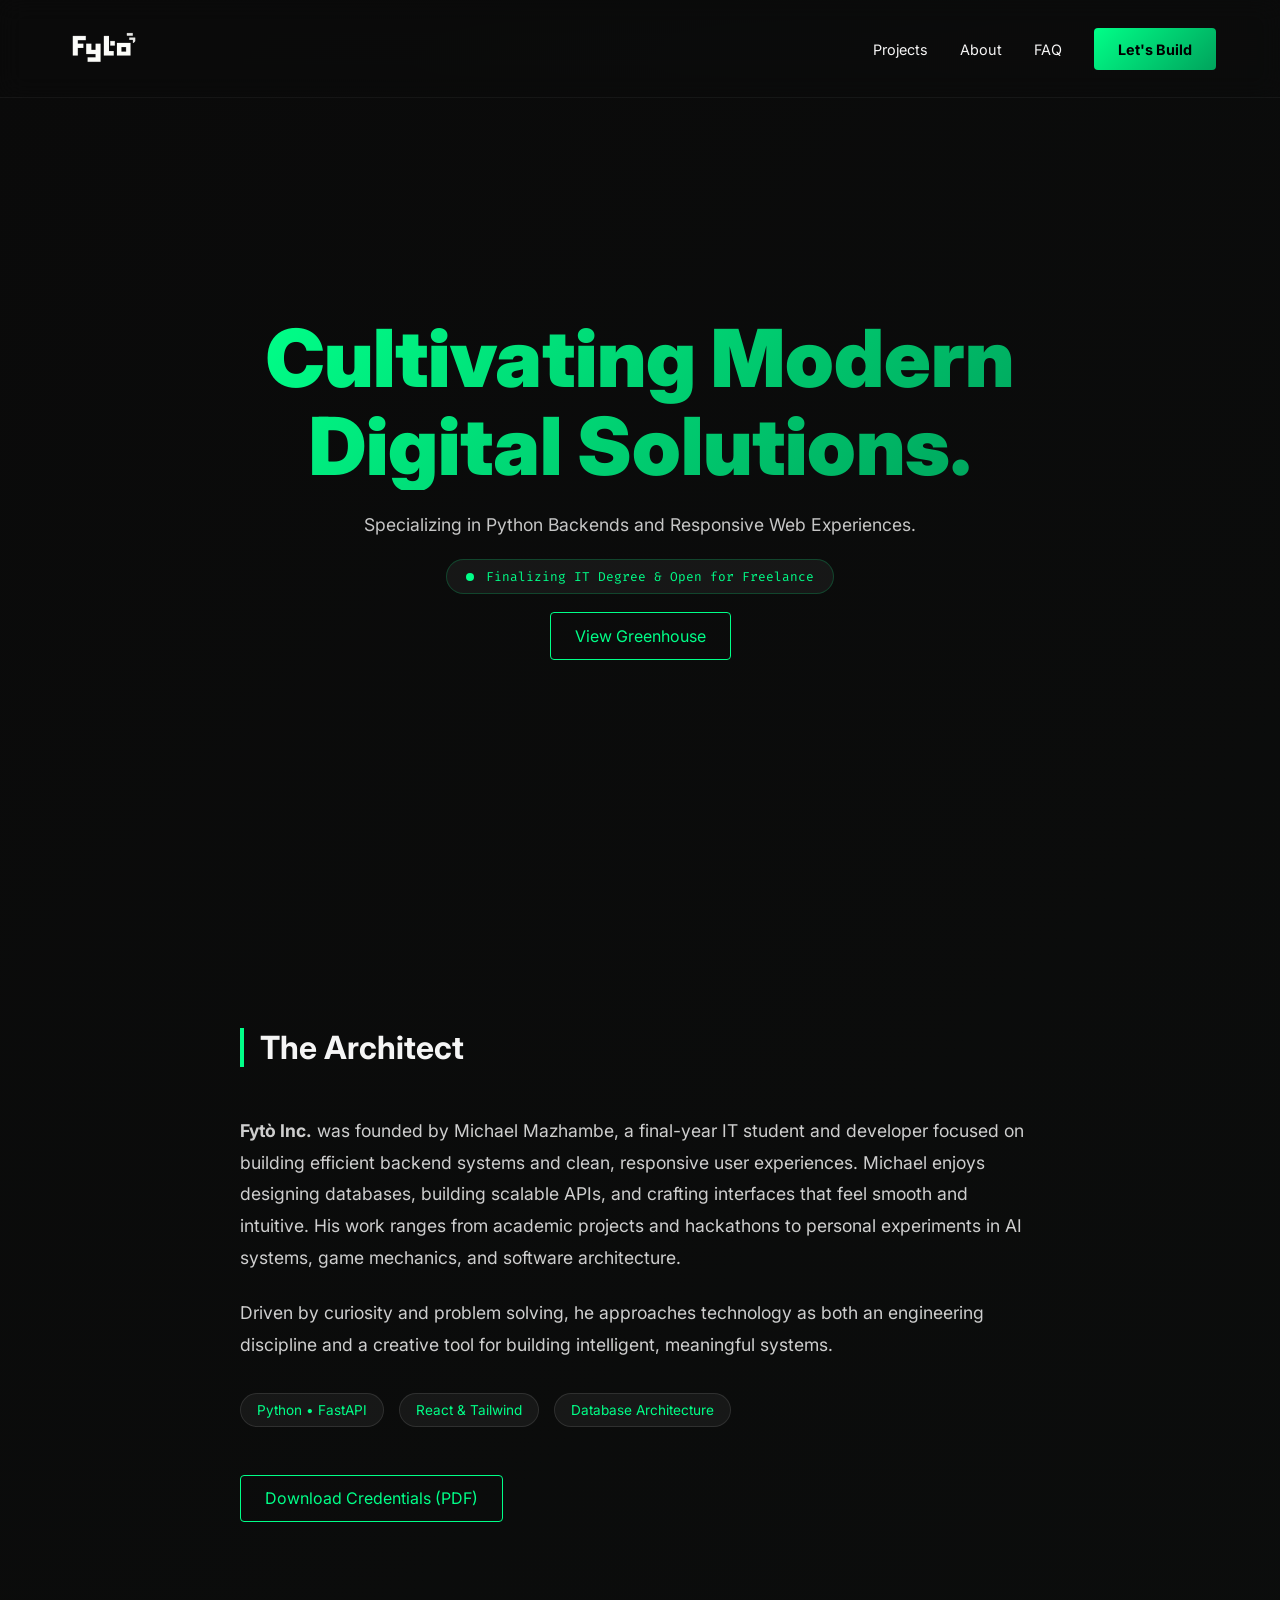
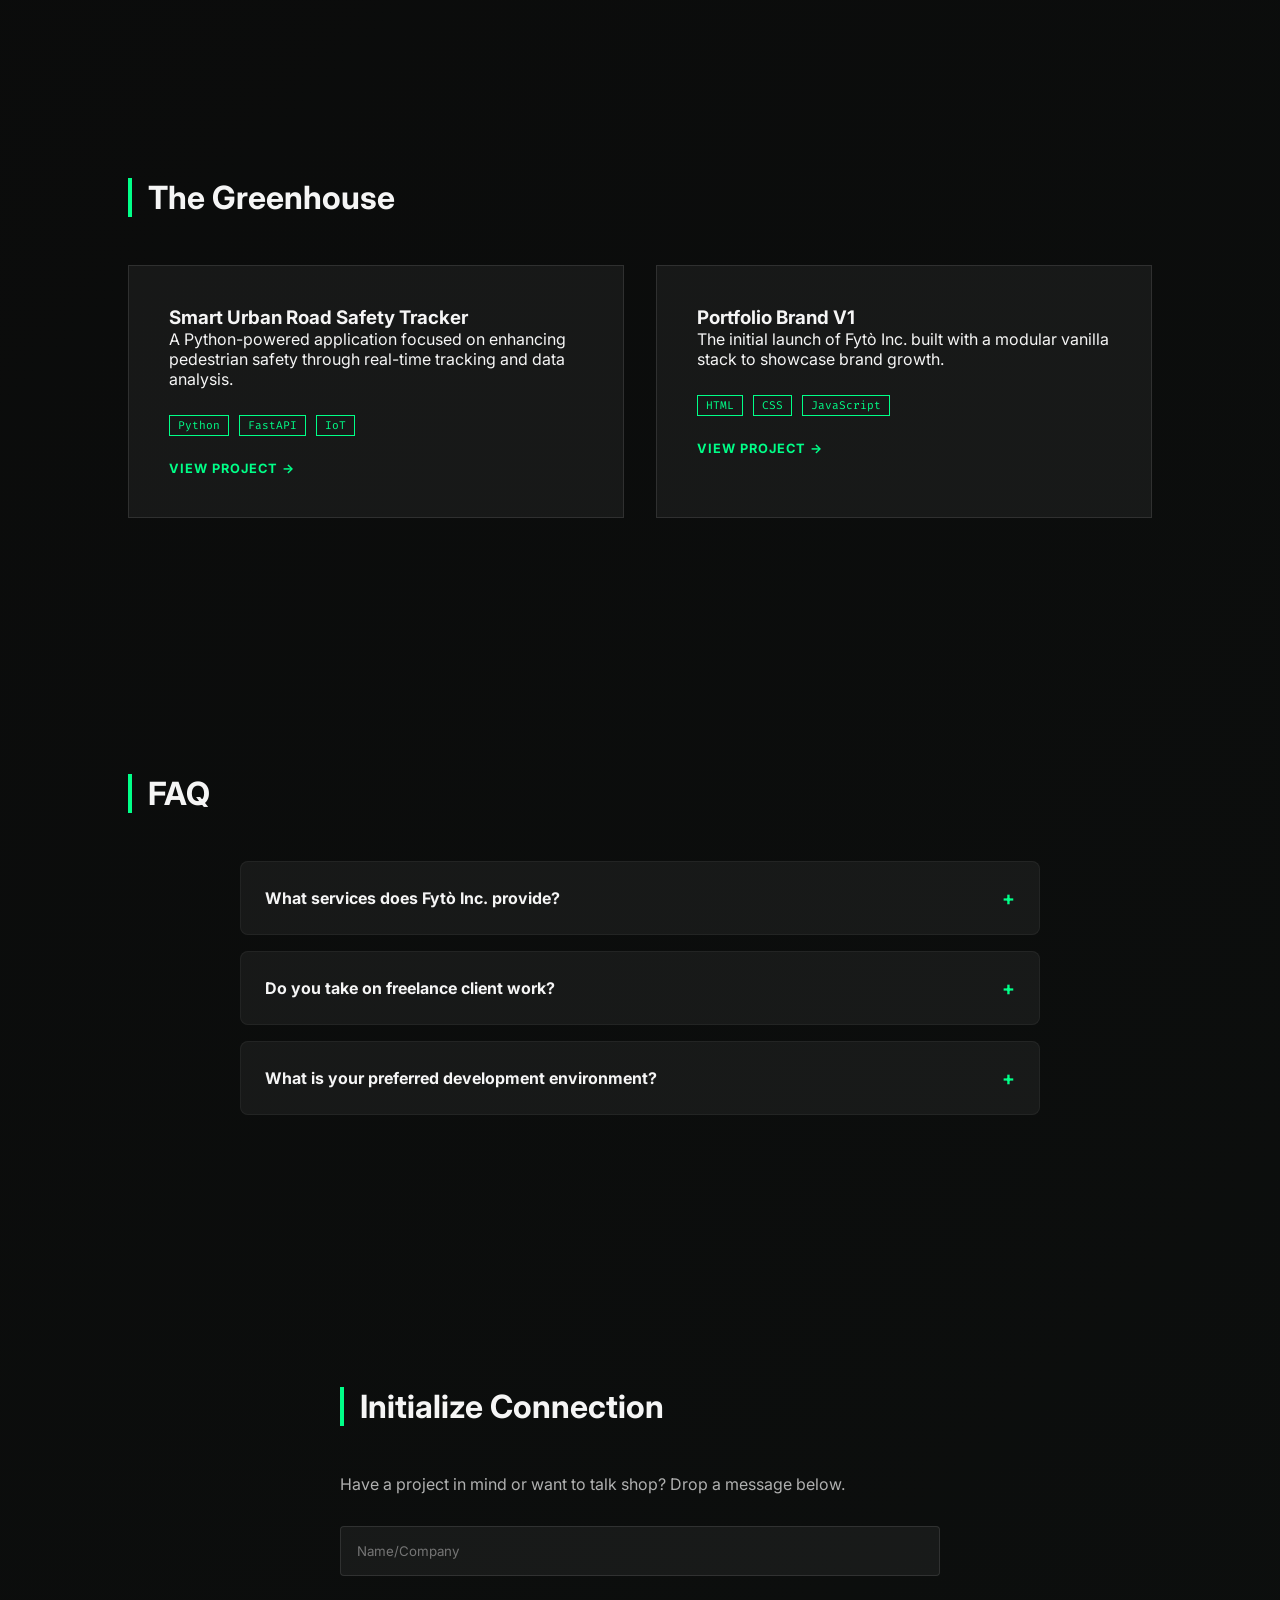
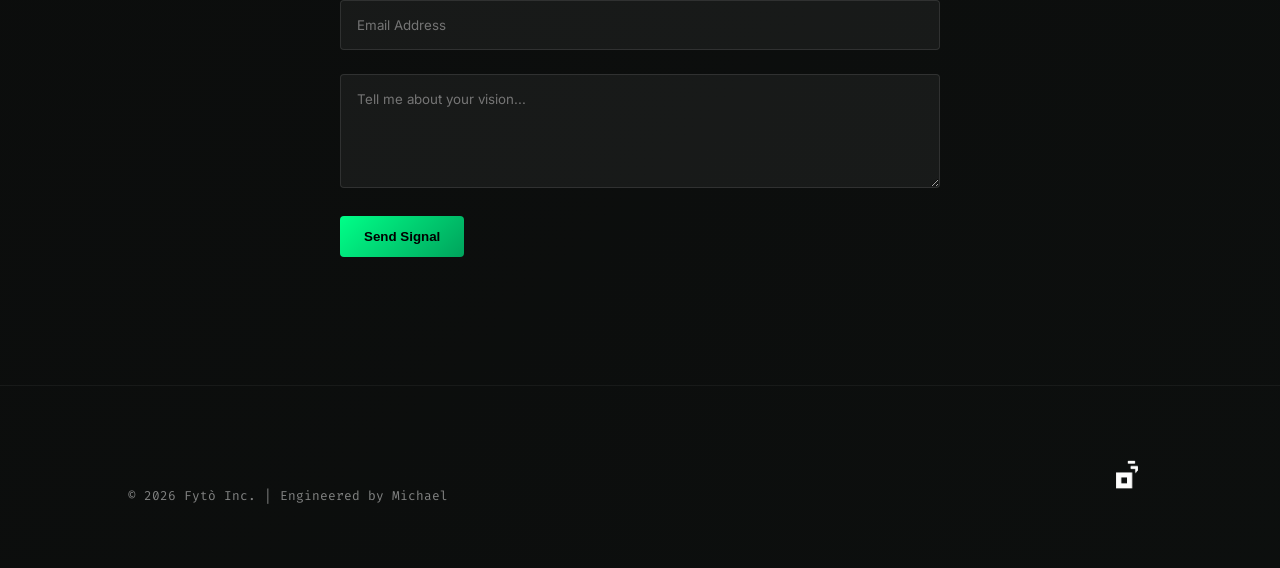
==== frontend/src/pages/index.html @ c40028d3 "Feat: initial launch of Fyto Inc. portfolio and FastAPI backend" ====
<!doctype html>
<html lang="en">
  <head>
    <meta charset="UTF-8" />
    <meta name="viewport" content="width=device-width, initial-scale=1.0" />
    <title>Fytò Inc. | Digital Engineering</title>
    <link rel="stylesheet" href="../css/style.css" />
    <link
      href="https://fonts.googleapis.com/css2?family=Inter:wght@400;700;900&family=Fira+Code&display=swap"
      rel="stylesheet"
    />
  </head>
  <body>
<header class="main-nav">
  <div class="logo">
    <img src="../../../assets/fyto-logo-mainW.png" alt="Fytò Inc." class="brand-logo" />
  </div>
  
  <div class="hamburger" id="hamburger">
    <span></span>
    <span></span>
    <span></span>
  </div>

  <nav id="nav-menu">
    <ul>
      <li><a href="#projects">Projects</a></li>
      <li><a href="#about">About</a></li>
      <li><a href="#faq">FAQ</a></li>
      <li><a href="#contact" class="btn-primary">Let's Build</a></li>
    </ul>
  </nav>
</header>

    <main>
      <section class="hero">
        <div class="hero-content">
          <h1>Cultivating Modern <br />Digital Solutions.</h1>
          <p>Specializing in Python Backends and Responsive Web Experiences.</p>
          <div class="status-badge">
            <span class="pulse-dot"></span>
            <span class="status-text">
              Finalizing IT Degree & Open for Freelance
            </span>
          </div>
          <div class="hero-btns">
            <a href="#projects" class="btn-outline">View Greenhouse</a>
          </div>
        </div>
      </section>

      <section id="about" class="section-padding">
        <div class="about-container">
          <div class="about-text">
            <h2 class="section-title">The Architect</h2>
            <p>
              <strong>Fytò Inc.</strong> was founded by Michael Mazhambe, a
              final-year IT student and developer focused on building efficient
              backend systems and clean, responsive user experiences. Michael
              enjoys designing databases, building scalable APIs, and crafting
              interfaces that feel smooth and intuitive. His work ranges from
              academic projects and hackathons to personal experiments in AI
              systems, game mechanics, and software architecture.
            </p>
            <p>
              Driven by curiosity and problem solving, he approaches technology
              as both an engineering discipline and a creative tool for building
              intelligent, meaningful systems.
            </p>
            <div class="skill-cloud">
              <span class="skill-tag">Python • FastAPI</span>
              <span class="skill-tag">React & Tailwind</span>
              <span class="skill-tag">Database Architecture</span>
            </div>
            <div class="cv-download">
    <a href="../../assets/Michael_Mazhambe_CV.pdf" download class="btn-outline">
        Download Credentials (PDF)
    </a>
</div>
          </div>
        </div>
      </section>

      <section id="projects" class="section-padding">
        <h2 class="section-title">The Greenhouse</h2>
        <div class="project-grid" id="project-list">
          <div class="project-card"></div>
        </div>
      </section>

      <section id="faq" class="section-padding">
        <h2 class="section-title">FAQ</h2>
        <div class="faq-container">
          <details>
            <summary>What services does Fytò Inc. provide?</summary>
            <p>
              We build scalable Python backends, custom web applications, and
              integrated brand identities.
            </p>
          </details>
          <details>
            <summary>Do you take on freelance client work?</summary>
            <p>
              Yes. Fytò Inc. is currently accepting inquiries for custom web
              development, backend API design, and digital brand integration
              projects.
            </p>
          </details>
          <details>
            <summary>What is your preferred development environment?</summary>
            <p>
              I am a Linux enthusiast, primarily developing on Zorin OS to
              ensure a stable, efficient, and secure workflow for all software
              engineering tasks.
            </p>
          </details>
        </div>
      </section>

      <section id="contact" class="section-padding">
        <div class="contact-container">
          <h2 class="section-title">Initialize Connection</h2>
          <p class="contact-intro">
            Have a project in mind or want to talk shop? Drop a message below.
          </p>
          <form class="contact-form" action="#" method="POST">
            <div class="form-group">
              <input
                type="text"
                name="name"
                placeholder="Name/Company"
                required
              />
            </div>
            <div class="form-group">
              <input
                type="email"
                name="email"
                placeholder="Email Address"
                required
              />
            </div>
            <div class="form-group">
              <textarea
                name="message"
                rows="5"
                placeholder="Tell me about your vision..."
                required
              ></textarea>
            </div>
            <button type="submit" class="btn-primary">Send Signal</button>
          </form>
        </div>
      </section>
    </main>

    <footer class="main-footer">
      <div class="footer-content">
        <p>&copy; 2026 Fytò Inc. | Engineered by Michael</p>
      </div>
      <div class="footer-signature">
        <img
          src="../../../assets/fyto-iconW.png"
          alt="Fytò Icon"
          id="fyto-sig"
        />
      </div>
    </footer>

    <script src="../js/script.js"></script>
  </body>
</html>
---- frontend/src/css/style.css ----
:root {
  --bg-black: #0a0a0a;
  --text-white: #f5f5f5;
  --glass-white: rgba(255, 255, 255, 0.05);
  --fyto-green: #00ff88;
  --fyto-green-glow: rgba(0, 255, 136, 0.3);
  --silky-gradient: linear-gradient(135deg, #00ff88 0%, #00a35c 100%);
  --font-main: "Inter", sans-serif;
  --font-mono: "Fira Code", monospace;
}

/* Global Reset & Silky Background */
* {
  margin: 0;
  padding: 0;
  box-sizing: border-box;
}

@media (max-width: 768px) {
    /* Hide the standard list and style the mobile overlay */
    nav ul {
        display: flex;
        flex-direction: column;
        position: fixed;
        top: 0;
        right: -100%; /* Hidden off-screen */
        width: 80%;
        height: 100vh;
        background: rgba(10, 10, 10, 0.98);
        backdrop-filter: blur(20px);
        padding: 100px 10% 0 10%;
        transition: 0.5s cubic-bezier(0.77, 0.2, 0.05, 1.0);
        border-left: 1px solid var(--glass-white);
    }

    nav.active ul {
        right: 0; /* Slide in */
    }

    /* Hamburger Icon Styling */
    .hamburger {
        display: block;
        cursor: pointer;
        z-index: 2000;
    }

    .hamburger span {
        display: block;
        width: 25px;
        height: 2px;
        margin: 5px auto;
        background-color: var(--text-white);
        transition: 0.3s;
    }

    /* Animate Hamburger to 'X' */
    .hamburger.active span:nth-child(1) { transform: translateY(7px) rotate(45deg); background: var(--fyto-green); }
    .hamburger.active span:nth-child(2) { opacity: 0; }
    .hamburger.active span:nth-child(3) { transform: translateY(-7px) rotate(-45deg); background: var(--fyto-green); }
}


html {
  scroll-behavior: smooth;
}

body {
  background: linear-gradient(135deg, #0a0a0a 0%, #0f1412 50%, #0a0a0a 100%);
  background-size: 400% 400%;
  animation: silkyFlow 15s ease infinite;
  color: var(--text-white);
  font-family: var(--font-main);
  overflow-x: hidden;
}

@keyframes silkyFlow {
  0% {
    background-position: 0% 50%;
  }
  50% {
    background-position: 100% 50%;
  }
  100% {
    background-position: 0% 50%;
  }
}

/* Navigation */
.main-nav {
  display: flex;
  justify-content: space-between;
  align-items: center;
  padding: 1.5rem 5%;
  position: fixed;
  width: 100%;
  z-index: 1000;
  backdrop-filter: blur(12px);
  border-bottom: 1px solid var(--glass-white);
}

.brand-logo {
  height: 45px;
  width: auto;
}

nav ul {
  display: flex;
  list-style: none;
  gap: 2rem;
  align-items: center;
}
nav a {
  text-decoration: none;
  color: var(--text-white);
  font-size: 0.9rem;
  transition: 0.3s;
}
nav a:hover {
  color: var(--fyto-green);
}

/* --- HERO SECTION (FIXED FOR CLIPPING) --- */
.hero {
  min-height: 100vh;
  display: flex;
  align-items: center;
  justify-content: center;
  text-align: center;
  padding: 120px 10% 60px 10%; /* Top padding prevents navbar overlap */
}

.hero-content {
  display: flex;
  flex-direction: column;
  align-items: center;
  gap: 1.5rem; /* Consistent spacing between elements */
  max-width: 900px;
}

.hero h1 {
  font-size: clamp(2.5rem, 8vw, 5rem);
  font-weight: 900;
  line-height: 1.1;
  margin: 0; /* Let flex gap handle spacing */
  background: var(--silky-gradient);
  -webkit-background-clip: text;
  -webkit-text-fill-color: transparent;
}

.hero p {
  margin: 0;
  font-size: 1.1rem;
  opacity: 0.8;
}

.status-badge {
  display: inline-flex;
  align-items: center;
  background: var(--glass-white);
  padding: 0.5rem 1.2rem;
  border-radius: 50px;
  border: 1px solid rgba(0, 255, 136, 0.2);
  font-family: var(--font-mono);
  font-size: 0.8rem;
  color: var(--fyto-green);
}

.hero-btns {
  margin-top: 0.5rem;
}

/* --- END HERO FIX --- */

/* Buttons */
.btn-primary {
  background: var(--silky-gradient);
  color: #000 !important;
  padding: 0.8rem 1.5rem;
  border-radius: 4px;
  font-weight: 700;
}

.btn-outline {
  border: 1px solid var(--fyto-green);
  color: var(--fyto-green);
  padding: 0.8rem 1.5rem;
  text-decoration: none;
  border-radius: 4px;
  transition: 0.3s;
}

.btn-outline:hover {
  background: var(--fyto-green);
  color: #000;
}

/* Projects & Sections */
.section-padding {
  padding: 8rem 10%;
}
.section-title {
  font-size: 2rem;
  margin-bottom: 3rem;
  border-left: 4px solid var(--fyto-green);
  padding-left: 1rem;
}

.project-grid {
  display: grid;
  grid-template-columns: repeat(auto-fit, minmax(300px, 1fr));
  gap: 2rem;
}

.project-card {
  background: var(--glass-white);
  padding: 2.5rem;
  border: 1px solid rgba(255, 255, 255, 0.1);
  transition: 0.4s ease;
}

.project-card:hover {
  border-color: var(--fyto-green);
  transform: translateY(-5px);
}

.tech-tag {
  font-family: var(--font-mono);
  font-size: 0.7rem;
  color: var(--fyto-green);
  margin-right: 10px;
  border: 1px solid var(--fyto-green);
  padding: 2px 8px;
}

/* --- FAQ SECTION STYLING --- */
.faq-container {
  max-width: 800px;
  margin: 0 auto;
}

details {
  background: var(--glass-white);
  border: 1px solid rgba(255, 255, 255, 0.05);
  margin-bottom: 1rem;
  border-radius: 8px;
  overflow: hidden;
  transition: 0.3s;
}

details[open] {
  border-color: var(--fyto-green);
}

summary {
  padding: 1.5rem;
  font-weight: 700;
  cursor: pointer;
  list-style: none;
  display: flex;
  justify-content: space-between;
  align-items: center;
}

summary::after {
  content: "+";
  color: var(--fyto-green);
  font-size: 1.2rem;
  transition: 0.3s;
}

details[open] summary::after {
  content: "−";
  transform: rotate(180deg);
}

details p {
  padding: 0 1.5rem 1.5rem 1.5rem;
  line-height: 1.6;
  opacity: 0.8;
  font-size: 0.95rem;
}

/* Footer & Icon Filter */
.main-footer {
  display: flex;
  justify-content: space-between;
  align-items: flex-end;
  padding: 4rem 10%;
  border-top: 1px solid var(--glass-white);
}

.footer-content p {
  font-family: var(--font-mono);
  opacity: 0.5;
  font-size: 0.8rem;
}

#fyto-sig {
  width: 50px;
  transition: 0.5s;
}

#fyto-sig:hover {
  filter: drop-shadow(0 0 8px var(--fyto-green)) invert(62%) sepia(94%)
    saturate(644%) hue-rotate(106deg) brightness(101%) contrast(105%);
}

.tech-stack {
  margin: 1.5rem 0;
}

.project-link {
  text-decoration: none;
  color: var(--fyto-green);
  font-weight: 700;
  font-size: 0.8rem;
  letter-spacing: 1px;
  text-transform: uppercase;
  transition: 0.3s;
}

.project-link:hover {
  letter-spacing: 2px;
  text-shadow: 0 0 8px var(--fyto-green-glow);
}

.about-container {
  max-width: 800px;
  margin: 0 auto;
}

.about-text p {
  font-size: 1.1rem;
  color: rgba(255, 255, 255, 0.8);
  margin-bottom: 1.5rem;
  line-height: 1.8;
}

.skill-cloud {
  display: flex;
  flex-wrap: wrap;
  gap: 15px;
  margin-top: 2rem;
}

.skill-tag {
  background: var(--glass-white);
  padding: 0.5rem 1rem;
  border-radius: 50px;
  font-size: 0.85rem;
  border: 1px solid rgba(255, 255, 255, 0.1);
  color: var(--fyto-green);
}

.pulse-dot {
  height: 8px;
  width: 8px;
  background-color: var(--fyto-green);
  border-radius: 50%;
  margin-right: 12px;
  box-shadow: 0 0 0 rgba(0, 255, 136, 0.4);
  animation: pulse 2s infinite;
}

@keyframes pulse {
  0% {
    box-shadow: 0 0 0 0 rgba(0, 255, 136, 0.7);
  }
  70% {
    box-shadow: 0 0 0 10px rgba(0, 255, 136, 0);
  }
  100% {
    box-shadow: 0 0 0 0 rgba(0, 255, 136, 0);
  }
}

.contact-container {
  max-width: 600px;
  margin: 0 auto;
}
.contact-intro {
  margin-bottom: 2rem;
  opacity: 0.7;
}

.contact-form {
  display: flex;
  flex-direction: column;
  gap: 1.5rem;
}

.form-group input,
.form-group textarea {
  width: 100%;
  padding: 1rem;
  background: var(--glass-white);
  border: 1px solid rgba(255, 255, 255, 0.1);
  border-radius: 4px;
  color: var(--text-white);
  font-family: var(--font-main);
  transition: 0.3s;
}

.form-group input:focus,
.form-group textarea:focus {
  outline: none;
  border-color: var(--fyto-green);
  background: rgba(0, 255, 136, 0.03);
}

.contact-form .btn-primary {
  cursor: pointer;
  border: none;
  align-self: flex-start;
}

.cv-download {
    margin-top: 3rem;
}

.cv-download .btn-outline {
    display: inline-flex;
    align-items: center;
    gap: 10px;
}

/* Optional: Add a small silky glow to the CV button */
.cv-download .btn-outline:hover {
    box-shadow: 0 0 15px var(--fyto-green-glow);
}
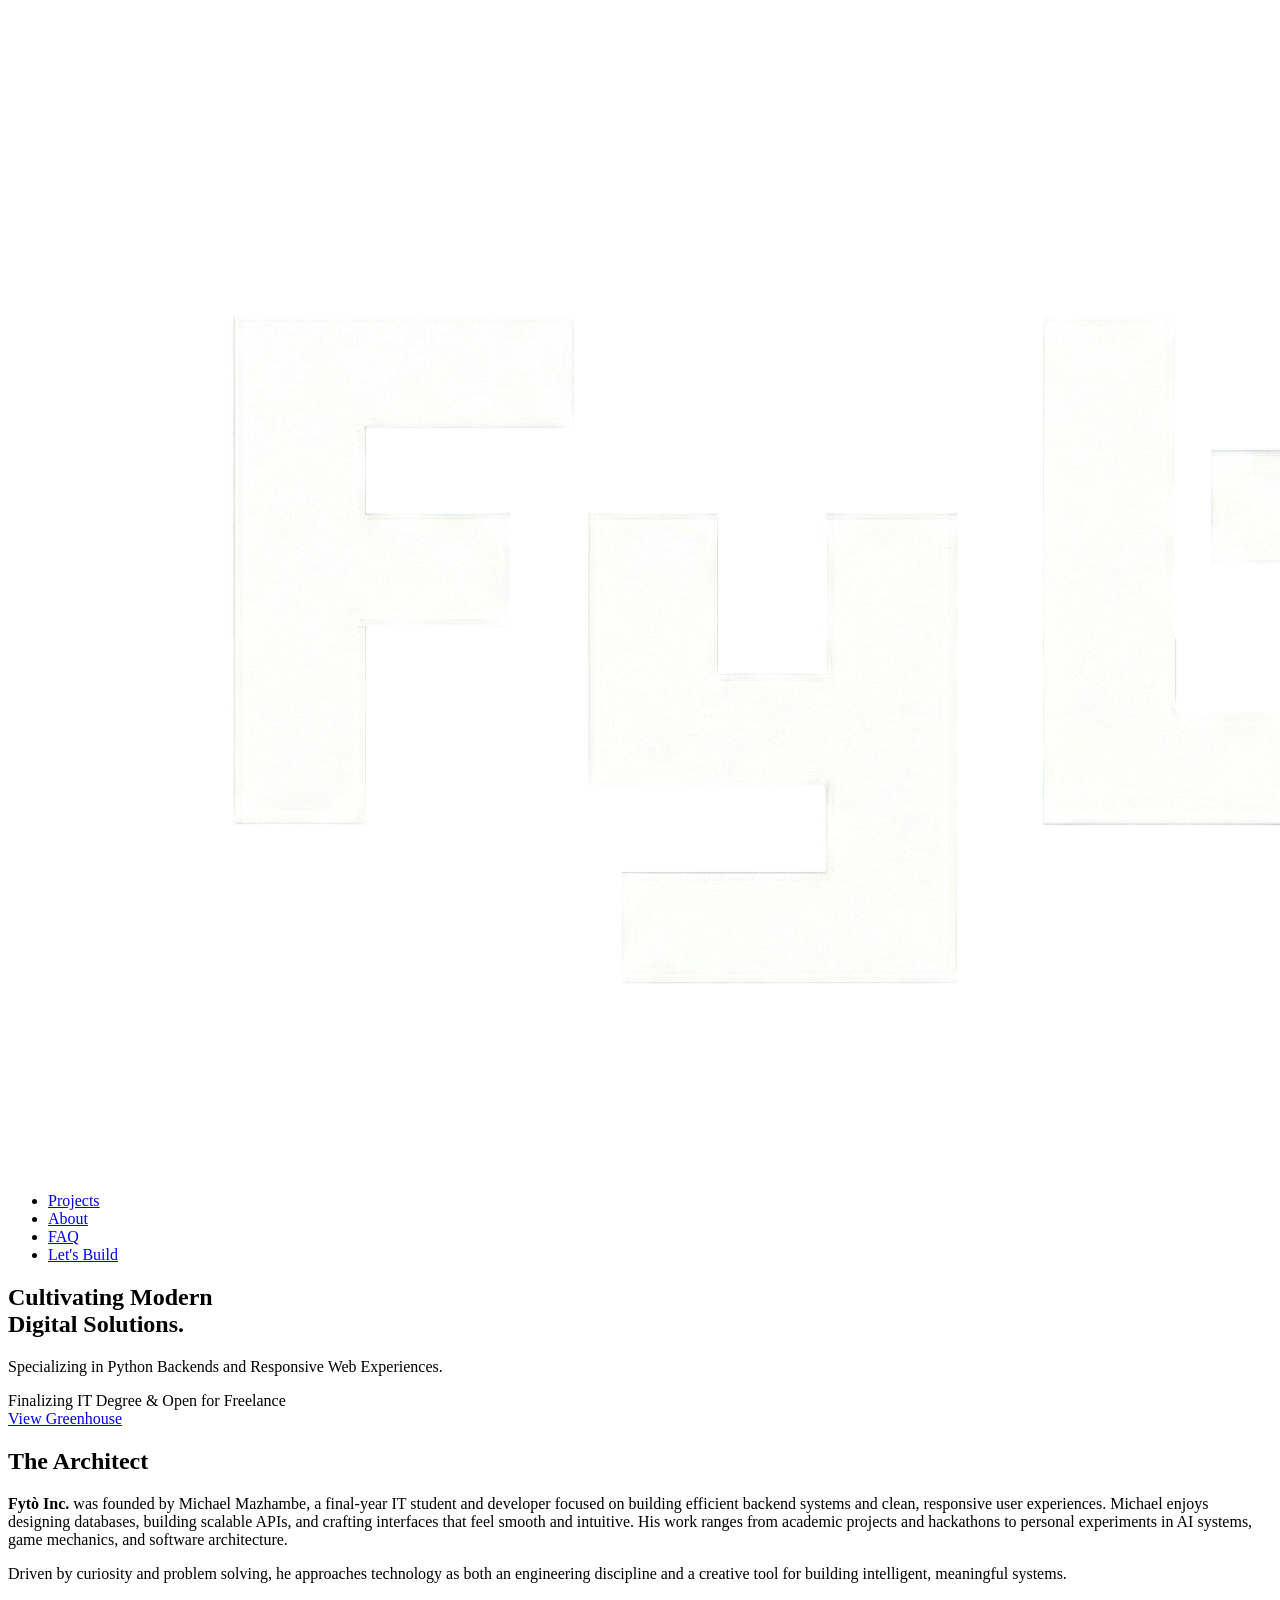
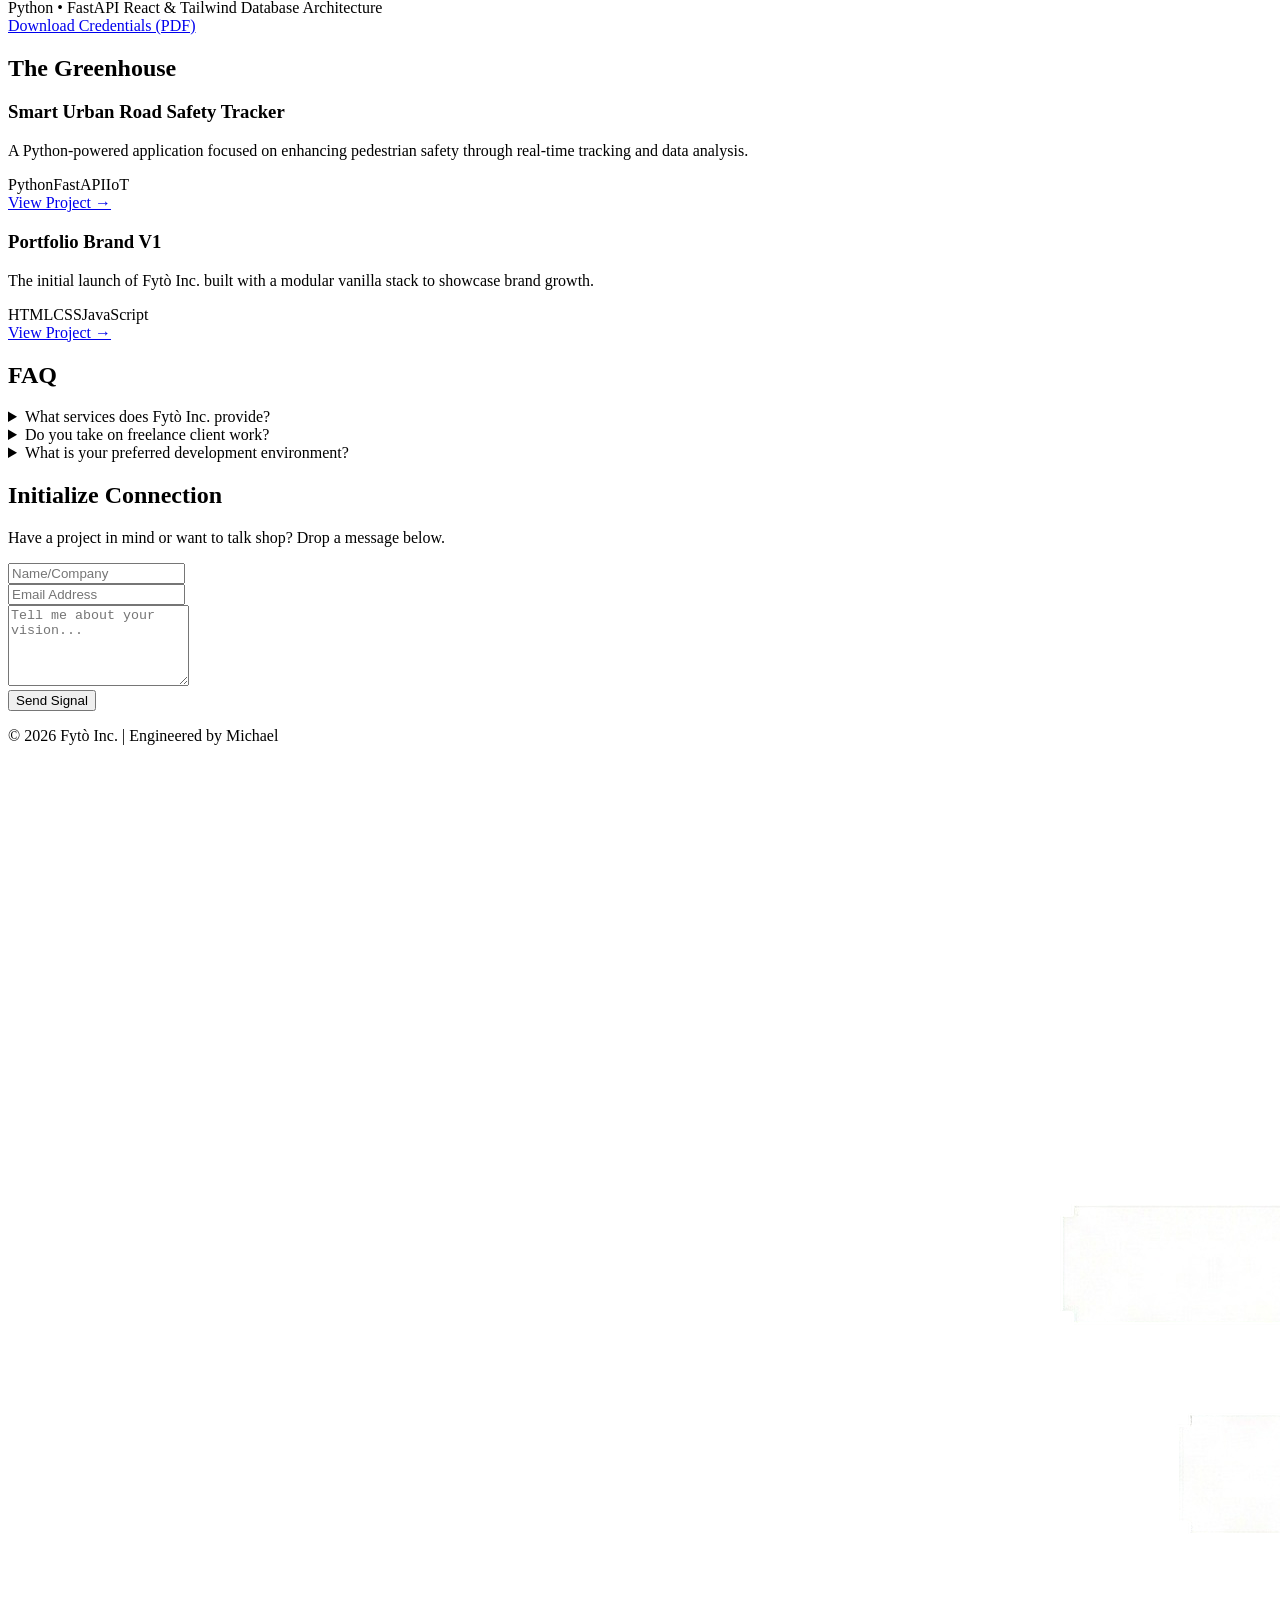
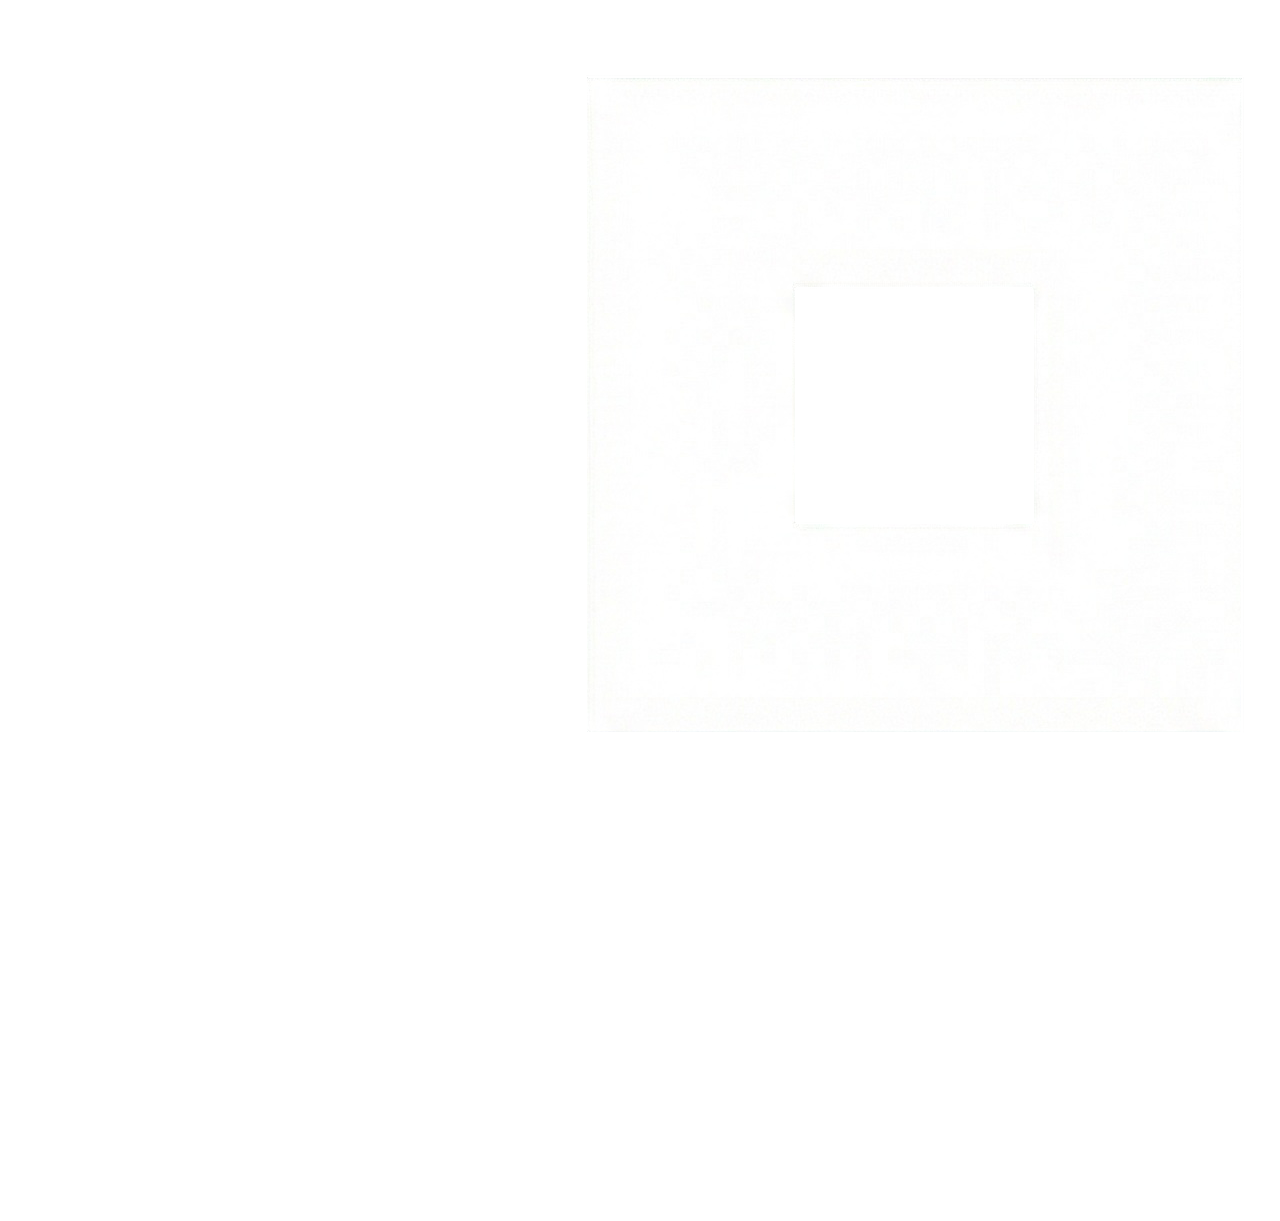
==== commit 9a22cd14: "Updates" ====
--- a/frontend/src/pages/index.html
+++ b/frontend/src/pages/index.html
@@ -4,7 +4,7 @@
     <meta charset="UTF-8" />
     <meta name="viewport" content="width=device-width, initial-scale=1.0" />
     <title>Fytò Inc. | Digital Engineering</title>
-    <link rel="stylesheet" href="../css/style.css" />
+    <link rel="stylesheet" href="/src/css/style.css">
     <link
       href="https://fonts.googleapis.com/css2?family=Inter:wght@400;700;900&family=Fira+Code&display=swap"
       rel="stylesheet"
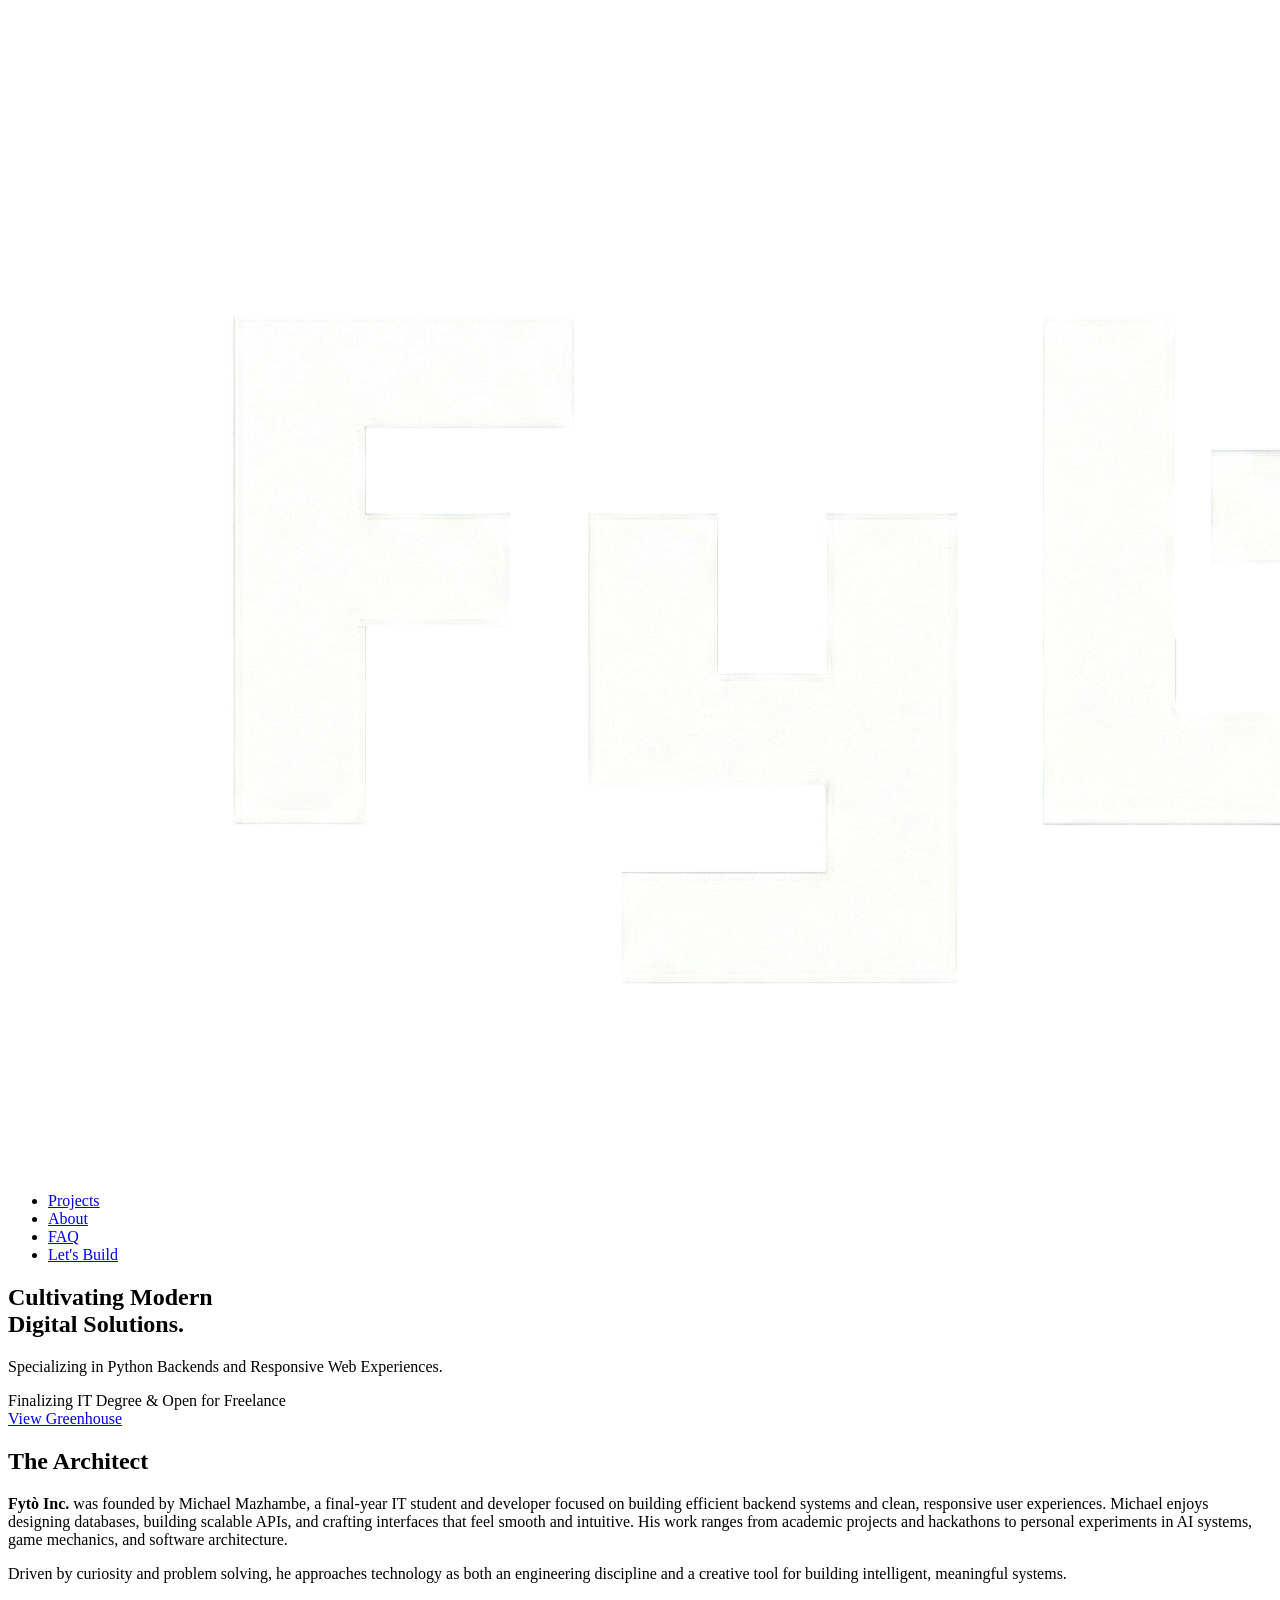
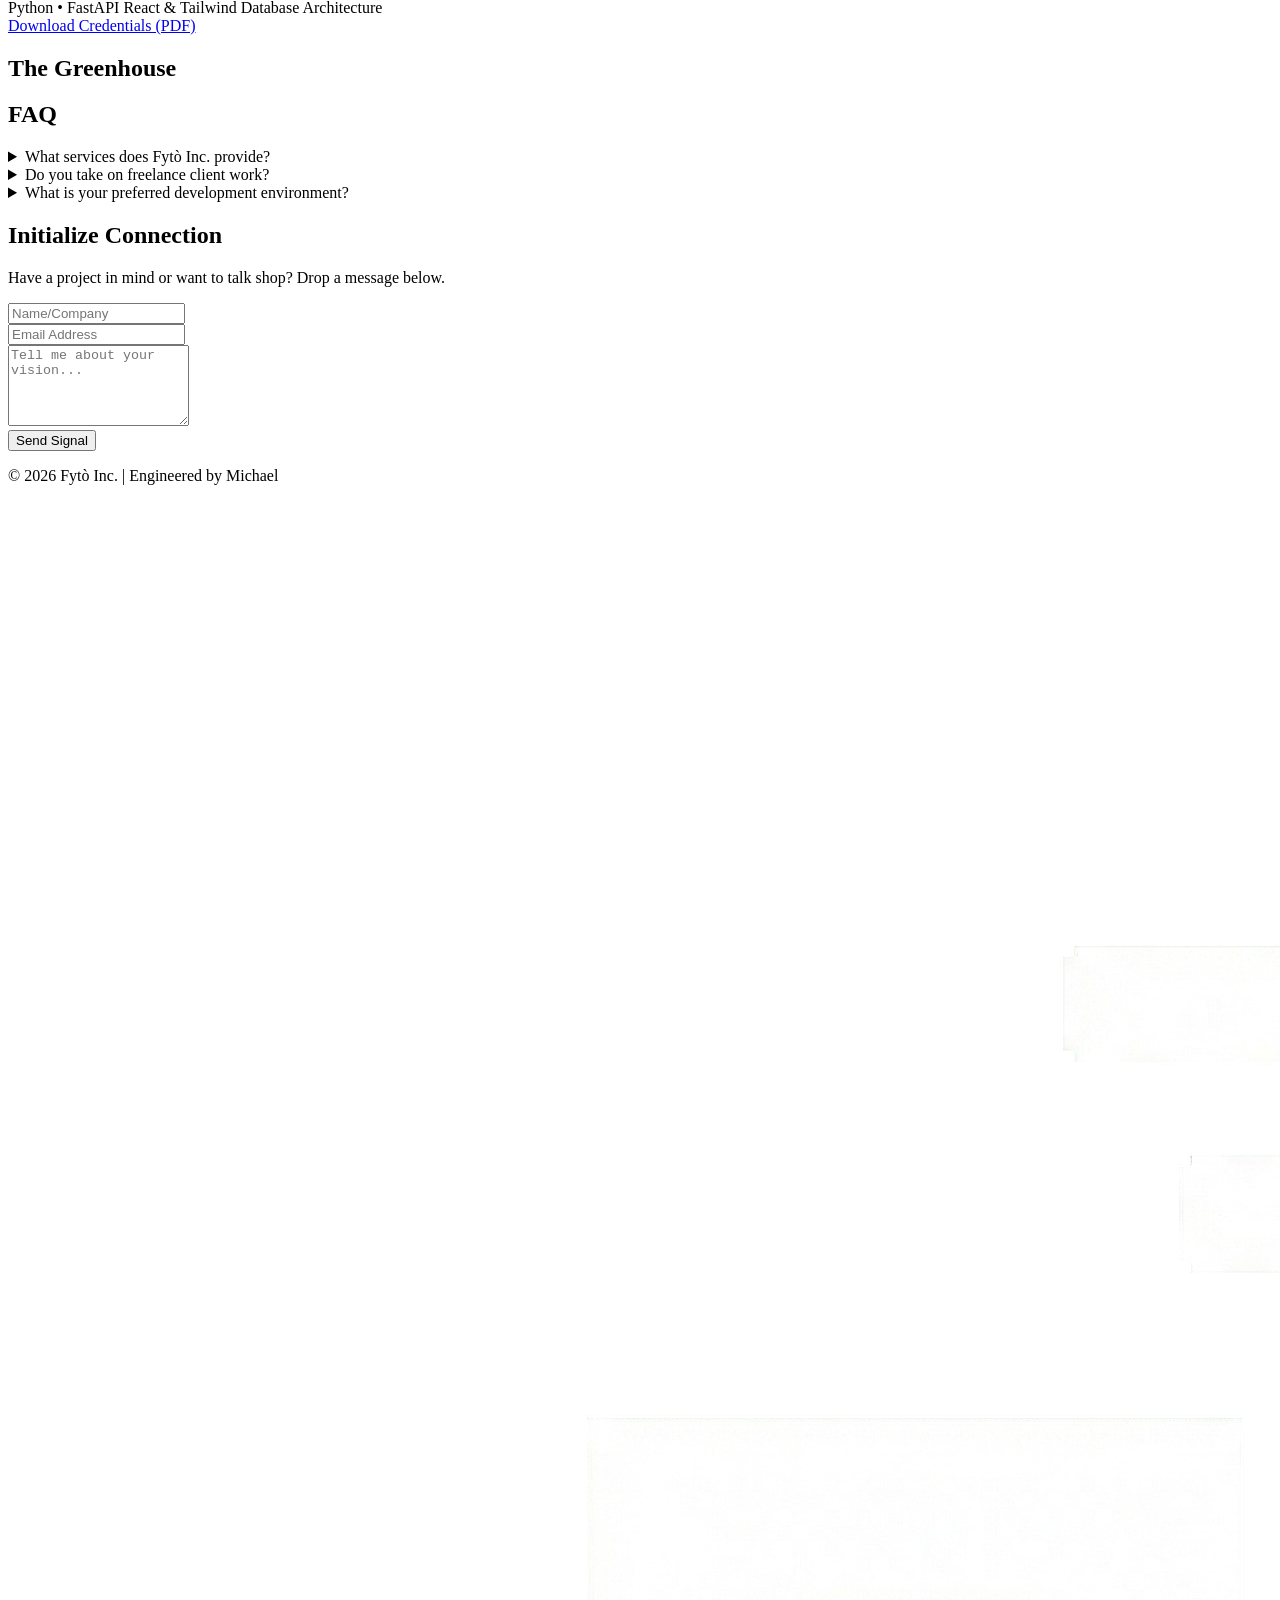
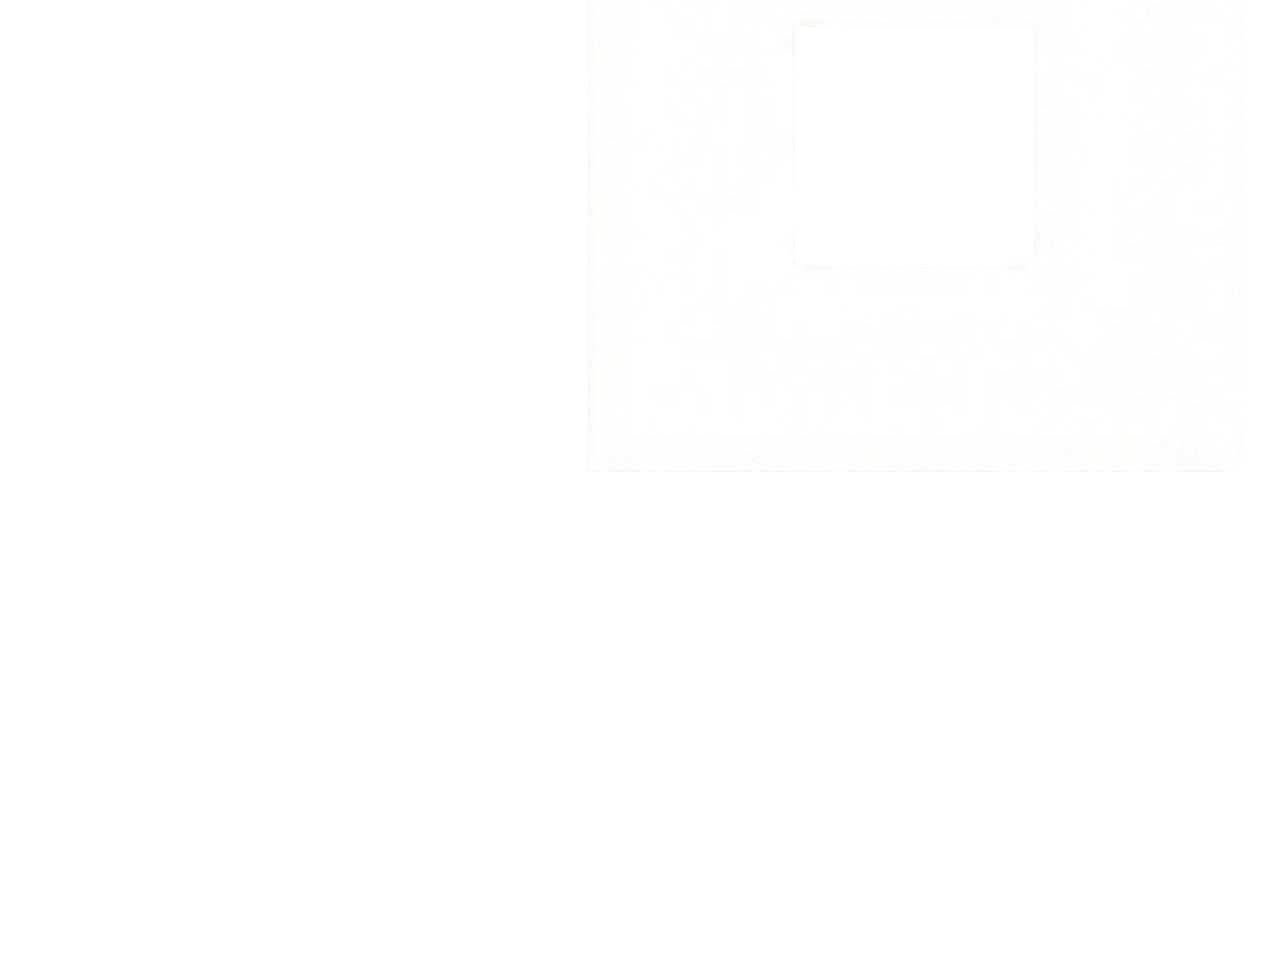
==== commit e3d463ba: "Updates" ====
--- a/frontend/src/pages/index.html
+++ b/frontend/src/pages/index.html
@@ -4,7 +4,21 @@
     <meta charset="UTF-8" />
     <meta name="viewport" content="width=device-width, initial-scale=1.0" />
     <title>Fytò Inc. | Digital Engineering</title>
-    <link rel="stylesheet" href="/src/css/style.css">
+
+    <!-- SEO -->
+    <meta name="description" content="Fytò Inc. — Python backends and responsive web experiences by Michael Mazhambe, final-year IT student and freelance developer." />
+    <meta name="author" content="Michael Mazhambe" />
+
+    <!-- Open Graph / Social Sharing -->
+    <meta property="og:type" content="website" />
+    <meta property="og:title" content="Fytò Inc. | Digital Engineering" />
+    <meta property="og:description" content="Cultivating modern digital solutions. Python backends, scalable APIs, and clean responsive interfaces." />
+    <meta property="og:image" content="/assets/fyto-logo-main.png" />
+
+    <!-- Favicon -->
+    <link rel="icon" href="/assets/fyto-icon.jpg" type="image/jpeg" />
+
+    <link rel="stylesheet" href="/css/style.css">
     <link
       href="https://fonts.googleapis.com/css2?family=Inter:wght@400;700;900&family=Fira+Code&display=swap"
       rel="stylesheet"
@@ -13,7 +27,7 @@
   <body>
 <header class="main-nav">
   <div class="logo">
-    <img src="../../../assets/fyto-logo-mainW.png" alt="Fytò Inc." class="brand-logo" />
+    <img src="/assets/fyto-logo-mainW.png" alt="Fytò Inc." class="brand-logo" />
   </div>
   
   <div class="hamburger" id="hamburger">
@@ -73,7 +87,7 @@
               <span class="skill-tag">Database Architecture</span>
             </div>
             <div class="cv-download">
-    <a href="../../assets/Michael_Mazhambe_CV.pdf" download class="btn-outline">
+    <a href="/assets/Michael_Mazhambe_CV.pdf" download class="btn-outline">
         Download Credentials (PDF)
     </a>
 </div>
@@ -160,13 +174,13 @@
       </div>
       <div class="footer-signature">
         <img
-          src="../../../assets/fyto-iconW.png"
+          src="/assets/fyto-iconW.png"
           alt="Fytò Icon"
           id="fyto-sig"
         />
       </div>
     </footer>
 
-    <script src="../js/script.js"></script>
+    <script src="/js/script.js"></script>
   </body>
 </html>
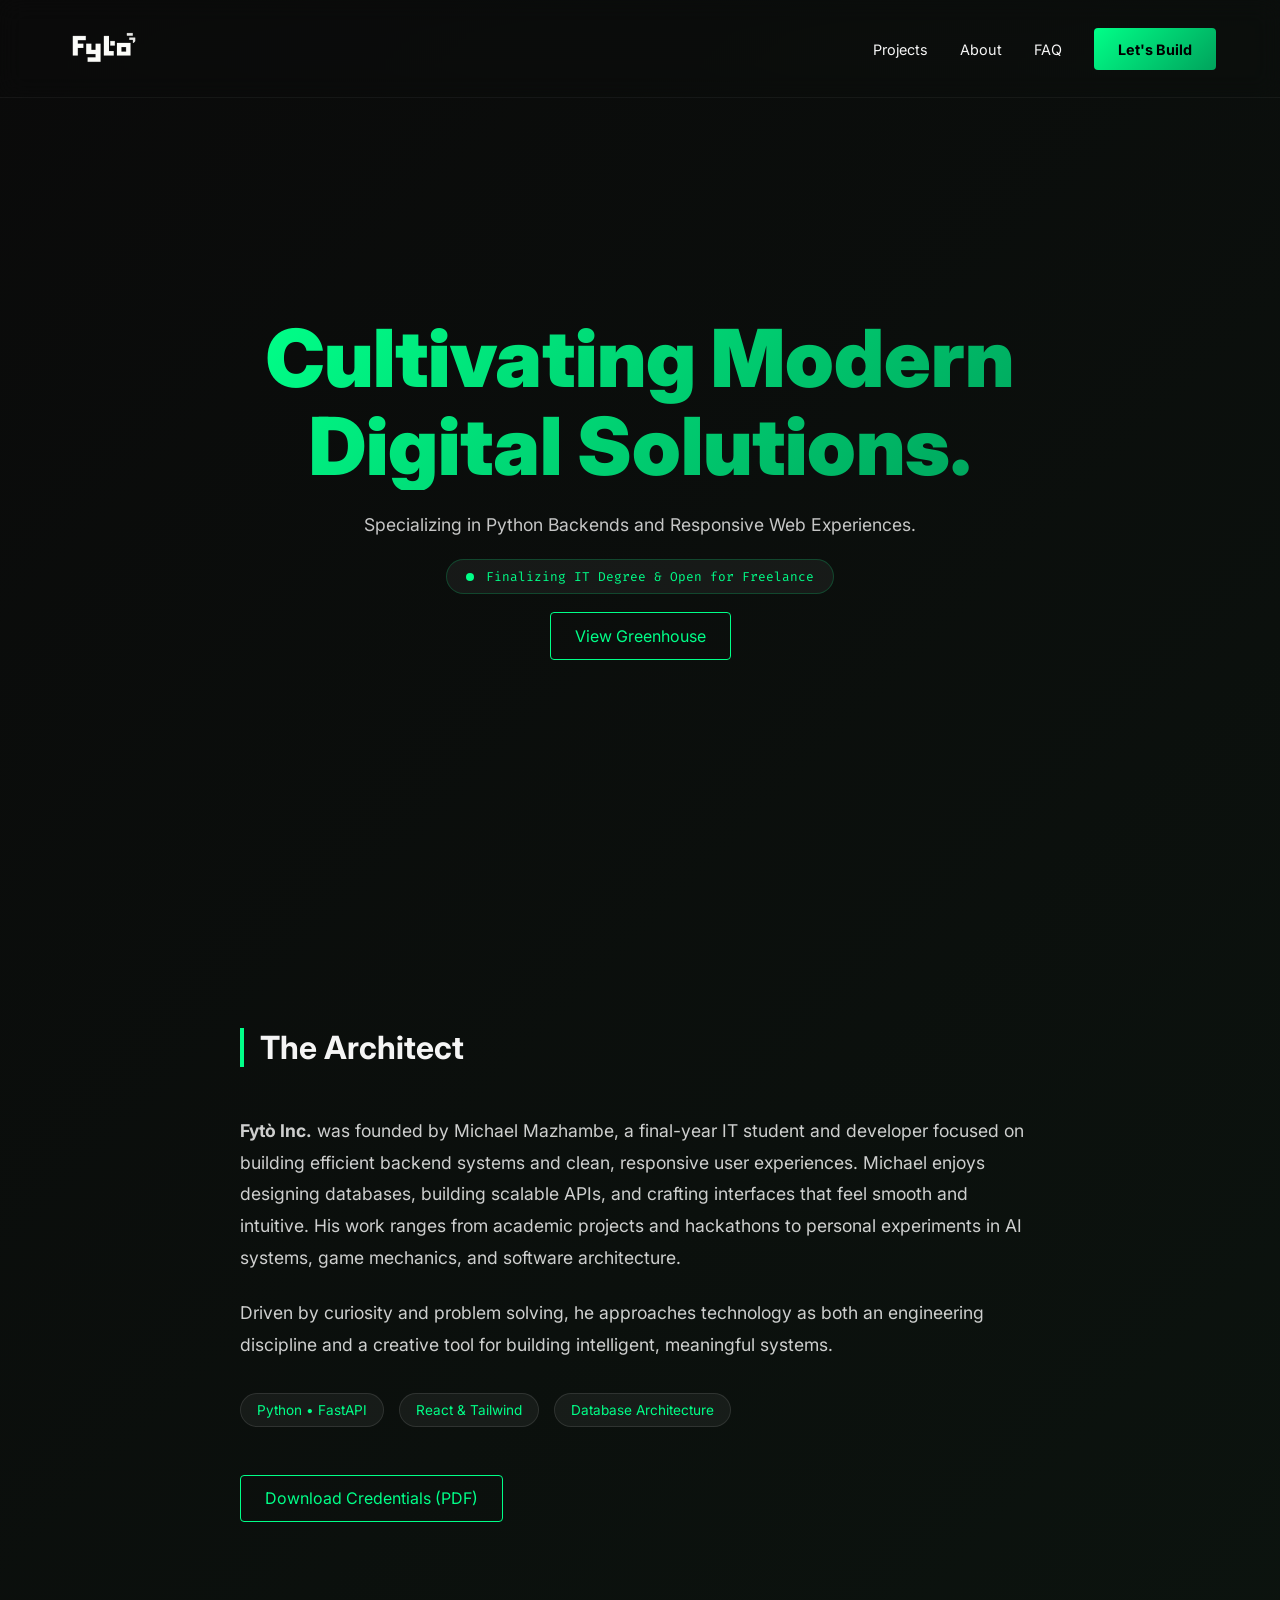
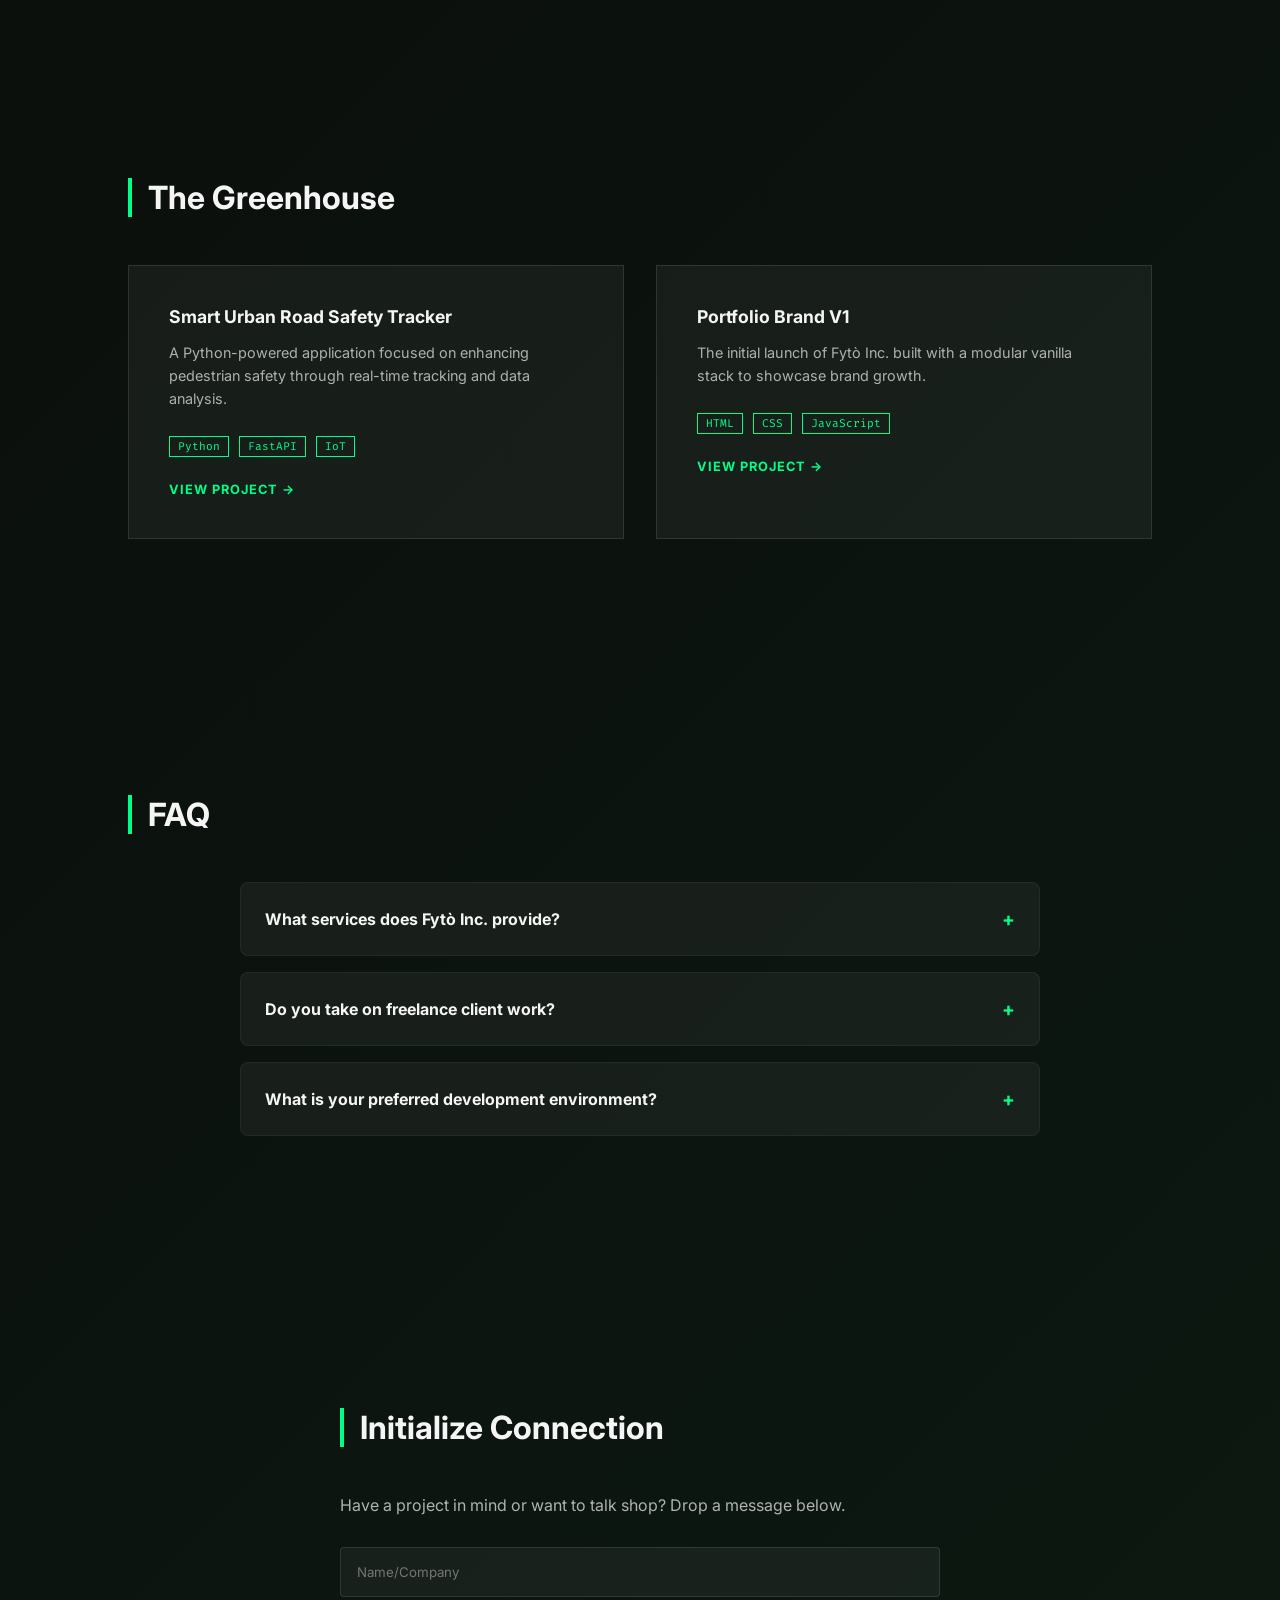
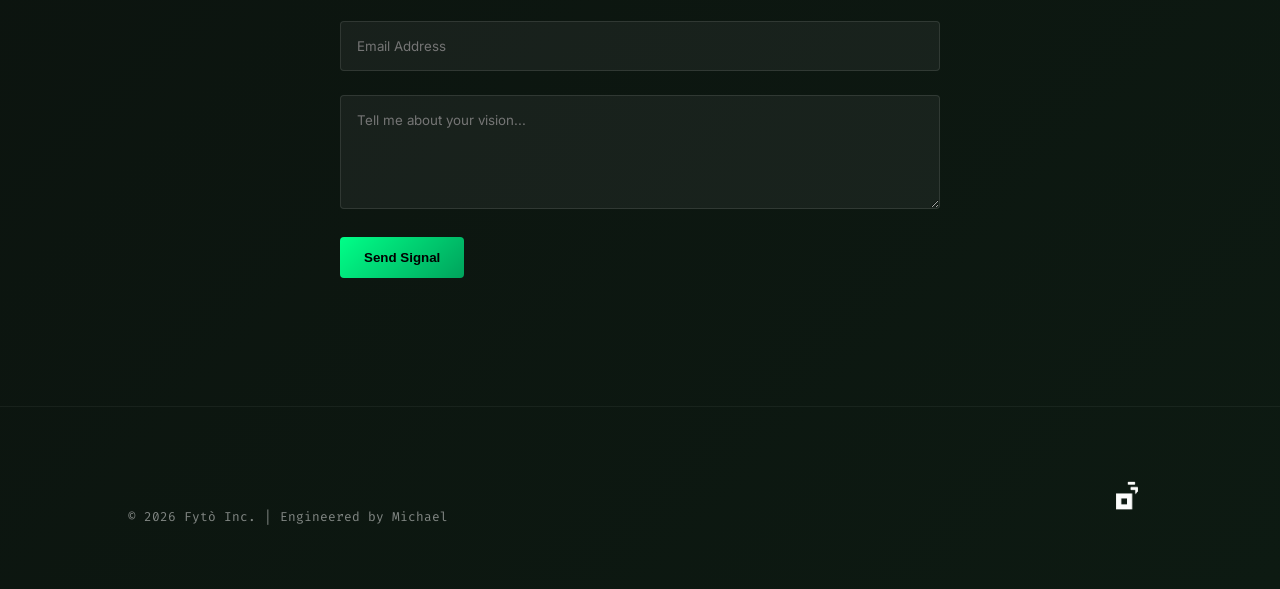
==== commit 419eb097: "Updates 3" ====
--- a/frontend/src/pages/index.html
+++ b/frontend/src/pages/index.html
@@ -4,21 +4,7 @@
     <meta charset="UTF-8" />
     <meta name="viewport" content="width=device-width, initial-scale=1.0" />
     <title>Fytò Inc. | Digital Engineering</title>
-
-    <!-- SEO -->
-    <meta name="description" content="Fytò Inc. — Python backends and responsive web experiences by Michael Mazhambe, final-year IT student and freelance developer." />
-    <meta name="author" content="Michael Mazhambe" />
-
-    <!-- Open Graph / Social Sharing -->
-    <meta property="og:type" content="website" />
-    <meta property="og:title" content="Fytò Inc. | Digital Engineering" />
-    <meta property="og:description" content="Cultivating modern digital solutions. Python backends, scalable APIs, and clean responsive interfaces." />
-    <meta property="og:image" content="/assets/fyto-logo-main.png" />
-
-    <!-- Favicon -->
-    <link rel="icon" href="/assets/fyto-icon.jpg" type="image/jpeg" />
-
-    <link rel="stylesheet" href="/css/style.css">
+    <link rel="stylesheet" href="../css/style.css">
     <link
       href="https://fonts.googleapis.com/css2?family=Inter:wght@400;700;900&family=Fira+Code&display=swap"
       rel="stylesheet"
@@ -27,7 +13,7 @@
   <body>
 <header class="main-nav">
   <div class="logo">
-    <img src="/assets/fyto-logo-mainW.png" alt="Fytò Inc." class="brand-logo" />
+    <img src="../../../assets/fyto-logo-mainW.png" alt="Fytò Inc." class="brand-logo" />
   </div>
   
   <div class="hamburger" id="hamburger">
@@ -87,7 +73,7 @@
               <span class="skill-tag">Database Architecture</span>
             </div>
             <div class="cv-download">
-    <a href="/assets/Michael_Mazhambe_CV.pdf" download class="btn-outline">
+    <a href="../../assets/Michael_Mazhambe_CV.pdf" download class="btn-outline">
         Download Credentials (PDF)
     </a>
 </div>
@@ -174,13 +160,13 @@
       </div>
       <div class="footer-signature">
         <img
-          src="/assets/fyto-iconW.png"
+          src="../../../assets/fyto-iconW.png"
           alt="Fytò Icon"
           id="fyto-sig"
         />
       </div>
     </footer>
 
-    <script src="/js/script.js"></script>
+    <script src="../js/script.js"></script>
   </body>
 </html>
--- a/frontend/src/css/style.css
+++ b/frontend/src/css/style.css
@@ -0,0 +1,452 @@
+:root {
+  --bg-black: #0a0a0a;
+  --text-white: #f5f5f5;
+  --glass-white: rgba(255, 255, 255, 0.05);
+  --fyto-green: #00ff88;
+  --fyto-green-glow: rgba(0, 255, 136, 0.3);
+  --silky-gradient: linear-gradient(135deg, #00ff88 0%, #00a35c 100%);
+  --font-main: "Inter", sans-serif;
+  --font-mono: "Fira Code", monospace;
+}
+
+/* Global Reset & Silky Background */
+* {
+  margin: 0;
+  padding: 0;
+  box-sizing: border-box;
+}
+
+/* Hamburger hidden on desktop by default */
+.hamburger {
+  display: none;
+}
+
+@media (max-width: 768px) {
+    /* Mobile nav: slide-in panel, hidden off-screen by default */
+    nav ul {
+        display: flex;
+        flex-direction: column;
+        position: fixed;
+        top: 0;
+        right: -100%;
+        width: 80%;
+        height: 100vh;
+        background: rgba(10, 10, 10, 0.98);
+        backdrop-filter: blur(20px);
+        padding: 100px 10% 0 10%;
+        transition: 0.5s cubic-bezier(0.77, 0.2, 0.05, 1.0);
+        border-left: 1px solid var(--glass-white);
+        z-index: 1500;
+    }
+
+    nav.active ul {
+        right: 0;
+    }
+
+    /* Hamburger visible on mobile */
+    .hamburger {
+        display: block;
+        cursor: pointer;
+        z-index: 2000;
+    }
+
+    .hamburger span {
+        display: block;
+        width: 25px;
+        height: 2px;
+        margin: 5px auto;
+        background-color: var(--text-white);
+        transition: 0.3s;
+    }
+
+    /* Animate Hamburger to 'X' */
+    .hamburger.active span:nth-child(1) { transform: translateY(7px) rotate(45deg); background: var(--fyto-green); }
+    .hamburger.active span:nth-child(2) { opacity: 0; }
+    .hamburger.active span:nth-child(3) { transform: translateY(-7px) rotate(-45deg); background: var(--fyto-green); }
+}
+
+
+html {
+  scroll-behavior: smooth;
+}
+
+body {
+  background: linear-gradient(135deg, #0a0a0a 0%, #0d1a12 25%, #0a0a0a 50%, #071510 75%, #0a0a0a 100%);
+  background-size: 400% 400%;
+  animation: silkyFlow 15s ease infinite;
+  color: var(--text-white);
+  font-family: var(--font-main);
+  overflow-x: hidden;
+}
+
+@keyframes silkyFlow {
+  0% {
+    background-position: 0% 50%;
+  }
+  50% {
+    background-position: 100% 50%;
+  }
+  100% {
+    background-position: 0% 50%;
+  }
+}
+
+/* Navigation */
+.main-nav {
+  display: flex;
+  justify-content: space-between;
+  align-items: center;
+  padding: 1.5rem 5%;
+  position: fixed;
+  width: 100%;
+  z-index: 1000;
+  backdrop-filter: blur(12px);
+  border-bottom: 1px solid var(--glass-white);
+}
+
+.brand-logo {
+  height: 45px;
+  width: auto;
+}
+
+nav ul {
+  display: flex;
+  list-style: none;
+  gap: 2rem;
+  align-items: center;
+}
+nav a {
+  text-decoration: none;
+  color: var(--text-white);
+  font-size: 0.9rem;
+  transition: 0.3s;
+}
+nav a:hover {
+  color: var(--fyto-green);
+}
+
+/* --- HERO SECTION (FIXED FOR CLIPPING) --- */
+.hero {
+  min-height: 100vh;
+  display: flex;
+  align-items: center;
+  justify-content: center;
+  text-align: center;
+  padding: 120px 10% 60px 10%; /* Top padding prevents navbar overlap */
+}
+
+.hero-content {
+  display: flex;
+  flex-direction: column;
+  align-items: center;
+  gap: 1.5rem; /* Consistent spacing between elements */
+  max-width: 900px;
+}
+
+.hero h1 {
+  font-size: clamp(2.5rem, 8vw, 5rem);
+  font-weight: 900;
+  line-height: 1.1;
+  margin: 0;
+  background: var(--silky-gradient);
+  -webkit-background-clip: text;
+  background-clip: text;
+  -webkit-text-fill-color: transparent;
+  color: var(--fyto-green); /* Fallback for unsupported browsers */
+}
+
+.hero p {
+  margin: 0;
+  font-size: 1.1rem;
+  opacity: 0.8;
+}
+
+.status-badge {
+  display: inline-flex;
+  align-items: center;
+  background: var(--glass-white);
+  padding: 0.5rem 1.2rem;
+  border-radius: 50px;
+  border: 1px solid rgba(0, 255, 136, 0.2);
+  font-family: var(--font-mono);
+  font-size: 0.8rem;
+  color: var(--fyto-green);
+}
+
+.hero-btns {
+  margin-top: 0.5rem;
+}
+
+/* --- END HERO FIX --- */
+
+/* Buttons */
+.btn-primary {
+  background: var(--silky-gradient);
+  color: #000 !important;
+  padding: 0.8rem 1.5rem;
+  border-radius: 4px;
+  font-weight: 700;
+}
+
+.btn-outline {
+  border: 1px solid var(--fyto-green);
+  color: var(--fyto-green);
+  padding: 0.8rem 1.5rem;
+  text-decoration: none;
+  border-radius: 4px;
+  transition: 0.3s;
+}
+
+.btn-outline:hover {
+  background: var(--fyto-green);
+  color: #000;
+}
+
+/* Projects & Sections */
+.section-padding {
+  padding: 8rem 10%;
+}
+.section-title {
+  font-size: 2rem;
+  margin-bottom: 3rem;
+  border-left: 4px solid var(--fyto-green);
+  padding-left: 1rem;
+}
+
+.project-grid {
+  display: grid;
+  grid-template-columns: repeat(auto-fit, minmax(300px, 1fr));
+  gap: 2rem;
+}
+
+.project-card {
+  background: var(--glass-white);
+  padding: 2.5rem;
+  border: 1px solid rgba(255, 255, 255, 0.1);
+  transition: 0.4s ease;
+}
+
+.project-card h3 {
+  font-size: 1.1rem;
+  font-weight: 700;
+  color: var(--text-white);
+  margin-bottom: 0.75rem;
+  line-height: 1.3;
+}
+
+.project-card p {
+  font-size: 0.9rem;
+  color: rgba(255, 255, 255, 0.65);
+  line-height: 1.6;
+}
+
+.project-card:hover {
+  border-color: var(--fyto-green);
+  transform: translateY(-5px);
+}
+
+.tech-tag {
+  font-family: var(--font-mono);
+  font-size: 0.7rem;
+  color: var(--fyto-green);
+  margin-right: 10px;
+  border: 1px solid var(--fyto-green);
+  padding: 2px 8px;
+}
+
+/* --- FAQ SECTION STYLING --- */
+.faq-container {
+  max-width: 800px;
+  margin: 0 auto;
+}
+
+details {
+  background: var(--glass-white);
+  border: 1px solid rgba(255, 255, 255, 0.05);
+  margin-bottom: 1rem;
+  border-radius: 8px;
+  overflow: hidden;
+  transition: 0.3s;
+}
+
+details[open] {
+  border-color: var(--fyto-green);
+}
+
+summary {
+  padding: 1.5rem;
+  font-weight: 700;
+  cursor: pointer;
+  list-style: none;
+  display: flex;
+  justify-content: space-between;
+  align-items: center;
+}
+
+summary::after {
+  content: "+";
+  color: var(--fyto-green);
+  font-size: 1.2rem;
+  transition: 0.3s;
+}
+
+details[open] summary::after {
+  content: "−";
+  transform: rotate(180deg);
+}
+
+details p {
+  padding: 0 1.5rem 1.5rem 1.5rem;
+  line-height: 1.6;
+  opacity: 0.8;
+  font-size: 0.95rem;
+}
+
+/* Footer & Icon Filter */
+.main-footer {
+  display: flex;
+  justify-content: space-between;
+  align-items: flex-end;
+  padding: 4rem 10%;
+  border-top: 1px solid var(--glass-white);
+}
+
+.footer-content p {
+  font-family: var(--font-mono);
+  opacity: 0.5;
+  font-size: 0.8rem;
+}
+
+#fyto-sig {
+  width: 50px;
+  transition: 0.5s;
+}
+
+#fyto-sig:hover {
+  filter: drop-shadow(0 0 8px var(--fyto-green)) invert(62%) sepia(94%)
+    saturate(644%) hue-rotate(106deg) brightness(101%) contrast(105%);
+}
+
+.tech-stack {
+  margin: 1.5rem 0;
+}
+
+.project-link {
+  text-decoration: none;
+  color: var(--fyto-green);
+  font-weight: 700;
+  font-size: 0.8rem;
+  letter-spacing: 1px;
+  text-transform: uppercase;
+  transition: 0.3s;
+}
+
+.project-link:hover {
+  letter-spacing: 2px;
+  text-shadow: 0 0 8px var(--fyto-green-glow);
+}
+
+.about-container {
+  max-width: 800px;
+  margin: 0 auto;
+}
+
+.about-text p {
+  font-size: 1.1rem;
+  color: rgba(255, 255, 255, 0.8);
+  margin-bottom: 1.5rem;
+  line-height: 1.8;
+}
+
+.skill-cloud {
+  display: flex;
+  flex-wrap: wrap;
+  gap: 15px;
+  margin-top: 2rem;
+}
+
+.skill-tag {
+  background: var(--glass-white);
+  padding: 0.5rem 1rem;
+  border-radius: 50px;
+  font-size: 0.85rem;
+  border: 1px solid rgba(255, 255, 255, 0.1);
+  color: var(--fyto-green);
+}
+
+.pulse-dot {
+  height: 8px;
+  width: 8px;
+  background-color: var(--fyto-green);
+  border-radius: 50%;
+  margin-right: 12px;
+  box-shadow: 0 0 0 rgba(0, 255, 136, 0.4);
+  animation: pulse 2s infinite;
+}
+
+@keyframes pulse {
+  0% {
+    box-shadow: 0 0 0 0 rgba(0, 255, 136, 0.7);
+  }
+  70% {
+    box-shadow: 0 0 0 10px rgba(0, 255, 136, 0);
+  }
+  100% {
+    box-shadow: 0 0 0 0 rgba(0, 255, 136, 0);
+  }
+}
+
+.contact-container {
+  max-width: 600px;
+  margin: 0 auto;
+}
+.contact-intro {
+  margin-bottom: 2rem;
+  opacity: 0.7;
+}
+
+.contact-form {
+  display: flex;
+  flex-direction: column;
+  gap: 1.5rem;
+}
+
+.form-group input,
+.form-group textarea {
+  width: 100%;
+  padding: 1rem;
+  background: var(--glass-white);
+  border: 1px solid rgba(255, 255, 255, 0.1);
+  border-radius: 4px;
+  color: var(--text-white);
+  font-family: var(--font-main);
+  transition: 0.3s;
+}
+
+.form-group input:focus,
+.form-group textarea:focus {
+  outline: none;
+  border-color: var(--fyto-green);
+  background: rgba(0, 255, 136, 0.03);
+}
+
+.contact-form .btn-primary {
+  cursor: pointer;
+  border: none;
+  align-self: flex-start;
+}
+
+.cv-download {
+    margin-top: 3rem;
+}
+
+.cv-download .btn-outline {
+    display: inline-flex;
+    align-items: center;
+    gap: 10px;
+}
+
+/* Optional: Add a small silky glow to the CV button */
+.cv-download .btn-outline:hover {
+    box-shadow: 0 0 15px var(--fyto-green-glow);
+}
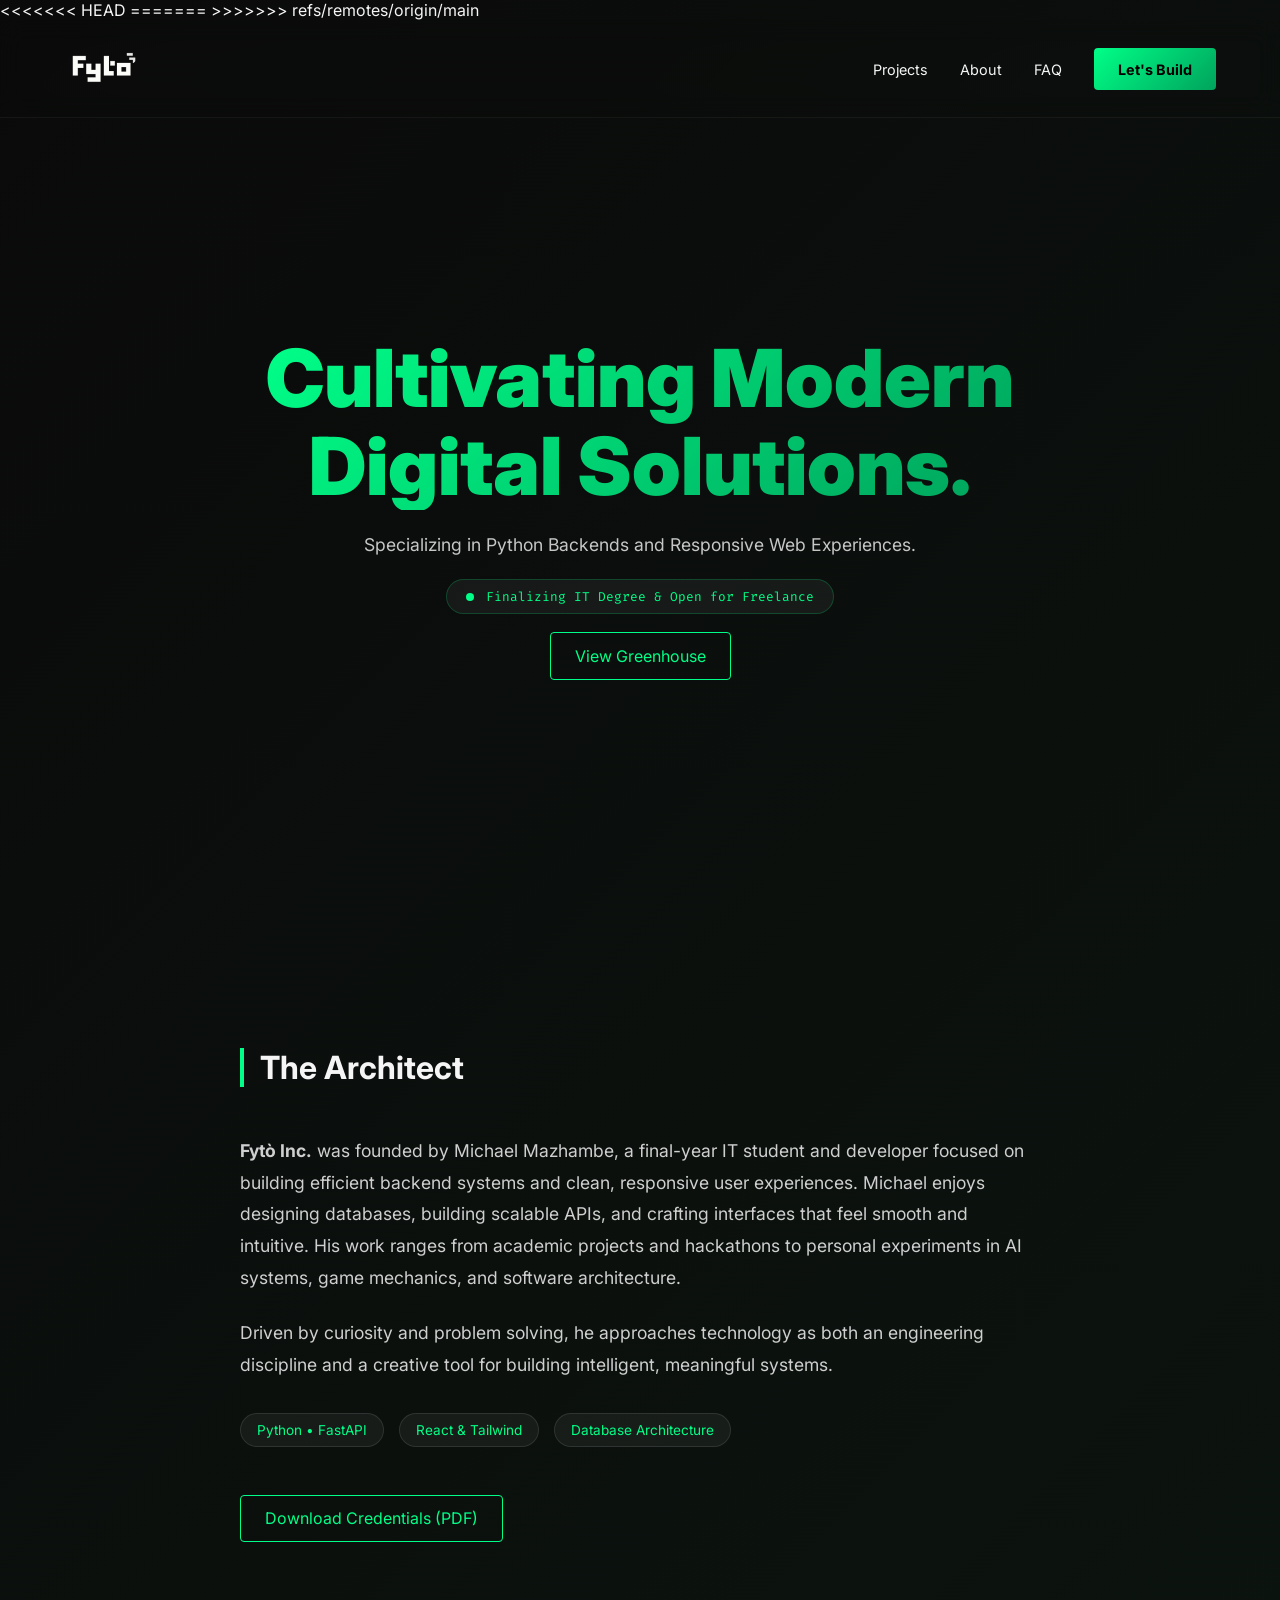
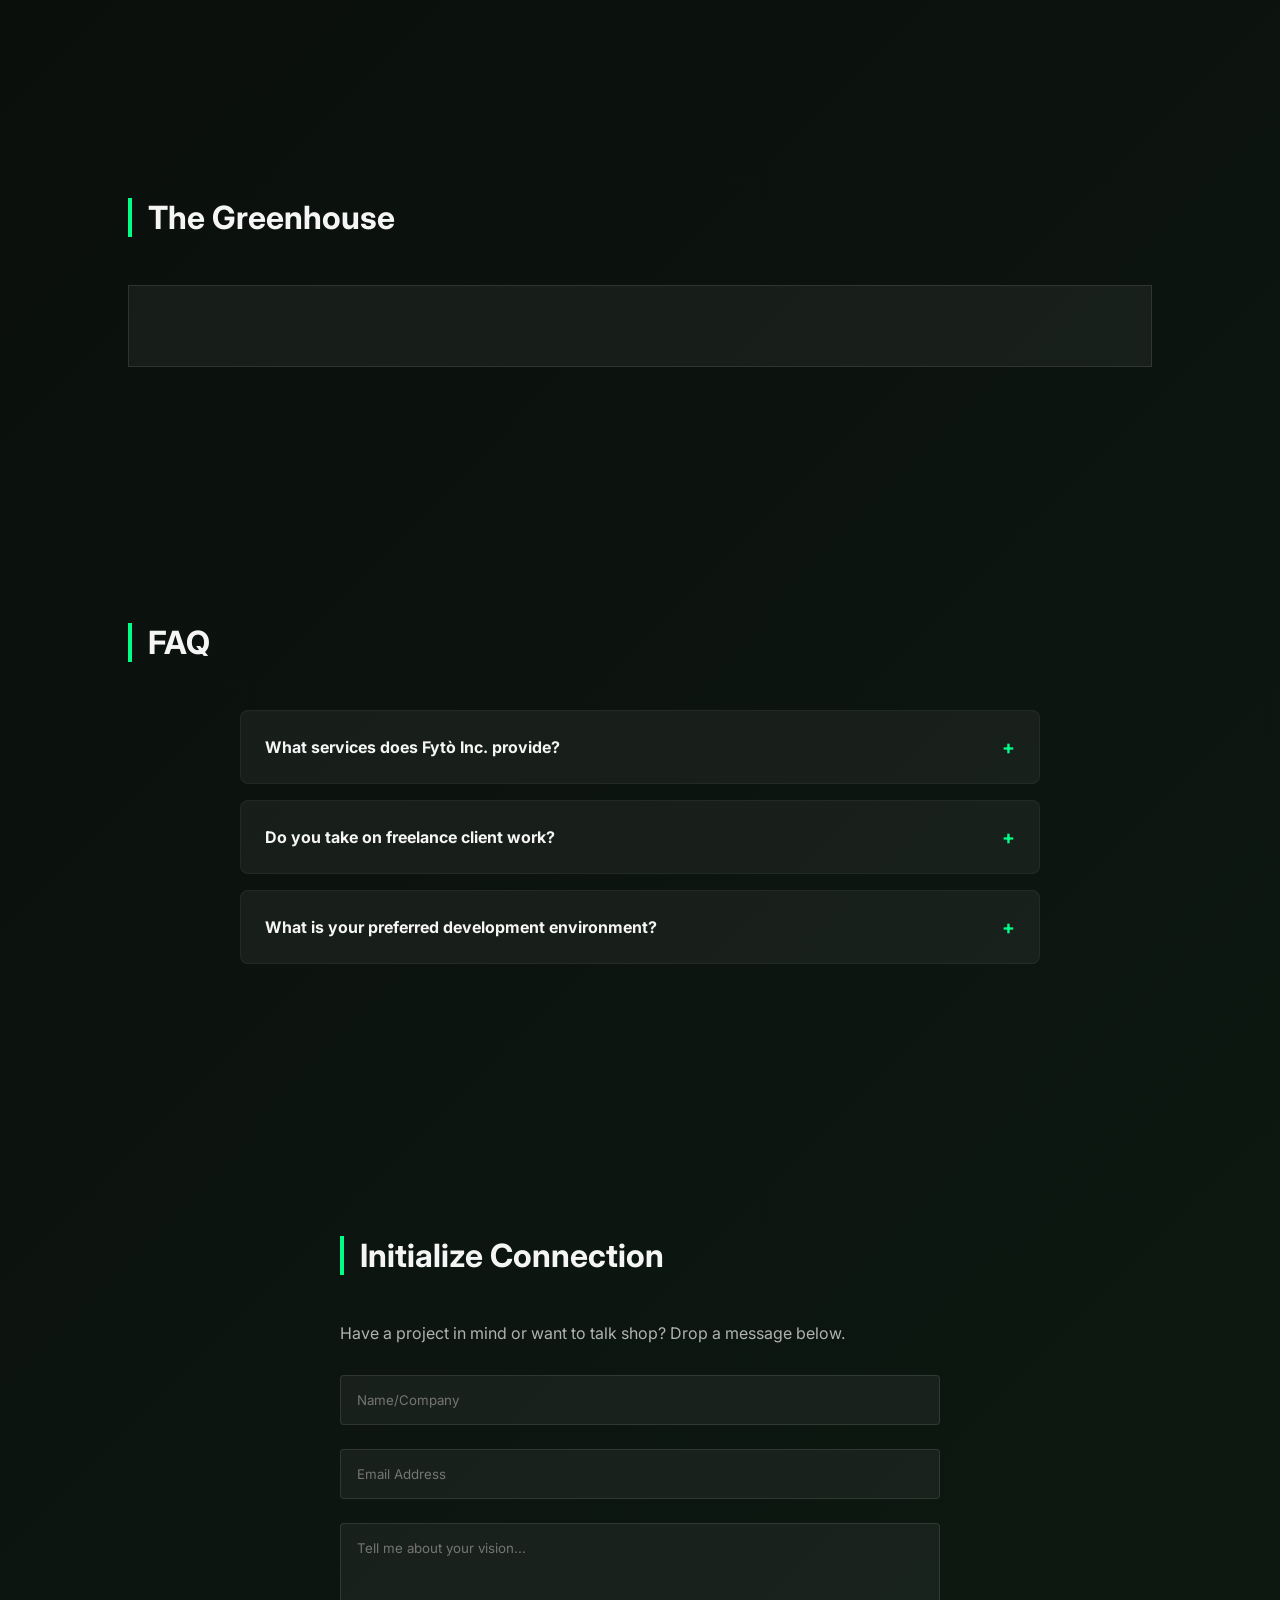
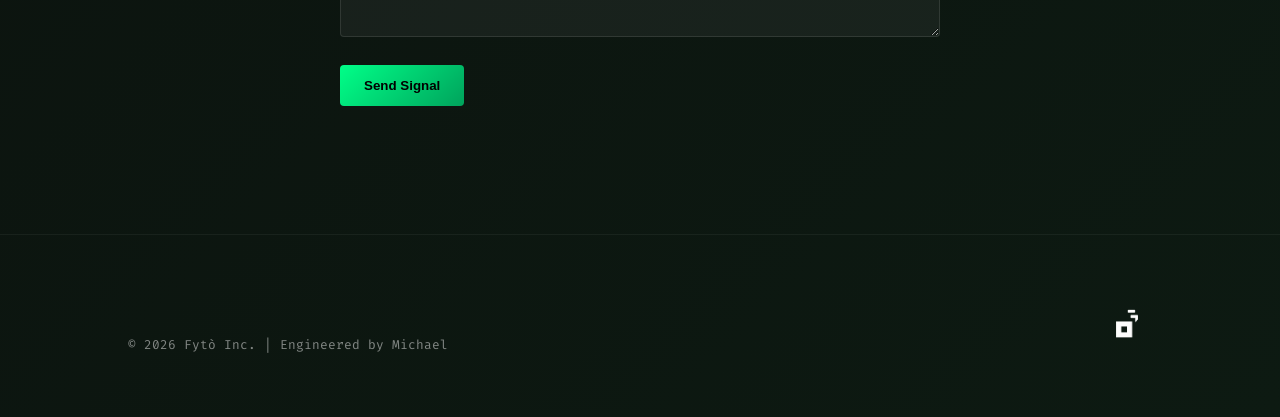
==== commit 1b93d69e: "Updates 3" ====
--- a/frontend/src/pages/index.html
+++ b/frontend/src/pages/index.html
@@ -4,7 +4,25 @@
     <meta charset="UTF-8" />
     <meta name="viewport" content="width=device-width, initial-scale=1.0" />
     <title>Fytò Inc. | Digital Engineering</title>
+<<<<<<< HEAD
     <link rel="stylesheet" href="../css/style.css">
+=======
+
+    <!-- SEO -->
+    <meta name="description" content="Fytò Inc. — Python backends and responsive web experiences by Michael Mazhambe, final-year IT student and freelance developer." />
+    <meta name="author" content="Michael Mazhambe" />
+
+    <!-- Open Graph / Social Sharing -->
+    <meta property="og:type" content="website" />
+    <meta property="og:title" content="Fytò Inc. | Digital Engineering" />
+    <meta property="og:description" content="Cultivating modern digital solutions. Python backends, scalable APIs, and clean responsive interfaces." />
+    <meta property="og:image" content="/assets/fyto-logo-main.png" />
+
+    <!-- Favicon -->
+    <link rel="icon" href="/assets/fyto-icon.jpg" type="image/jpeg" />
+
+    <link rel="stylesheet" href="/css/style.css">
+>>>>>>> refs/remotes/origin/main
     <link
       href="https://fonts.googleapis.com/css2?family=Inter:wght@400;700;900&family=Fira+Code&display=swap"
       rel="stylesheet"
@@ -13,7 +31,7 @@
   <body>
 <header class="main-nav">
   <div class="logo">
-    <img src="../../../assets/fyto-logo-mainW.png" alt="Fytò Inc." class="brand-logo" />
+    <img src="/assets/fyto-logo-mainW.png" alt="Fytò Inc." class="brand-logo" />
   </div>
   
   <div class="hamburger" id="hamburger">
@@ -73,7 +91,7 @@
               <span class="skill-tag">Database Architecture</span>
             </div>
             <div class="cv-download">
-    <a href="../../assets/Michael_Mazhambe_CV.pdf" download class="btn-outline">
+    <a href="/assets/Michael_Mazhambe_CV.pdf" download class="btn-outline">
         Download Credentials (PDF)
     </a>
 </div>
@@ -160,13 +178,13 @@
       </div>
       <div class="footer-signature">
         <img
-          src="../../../assets/fyto-iconW.png"
+          src="/assets/fyto-iconW.png"
           alt="Fytò Icon"
           id="fyto-sig"
         />
       </div>
     </footer>
 
-    <script src="../js/script.js"></script>
+    <script src="/js/script.js"></script>
   </body>
 </html>
